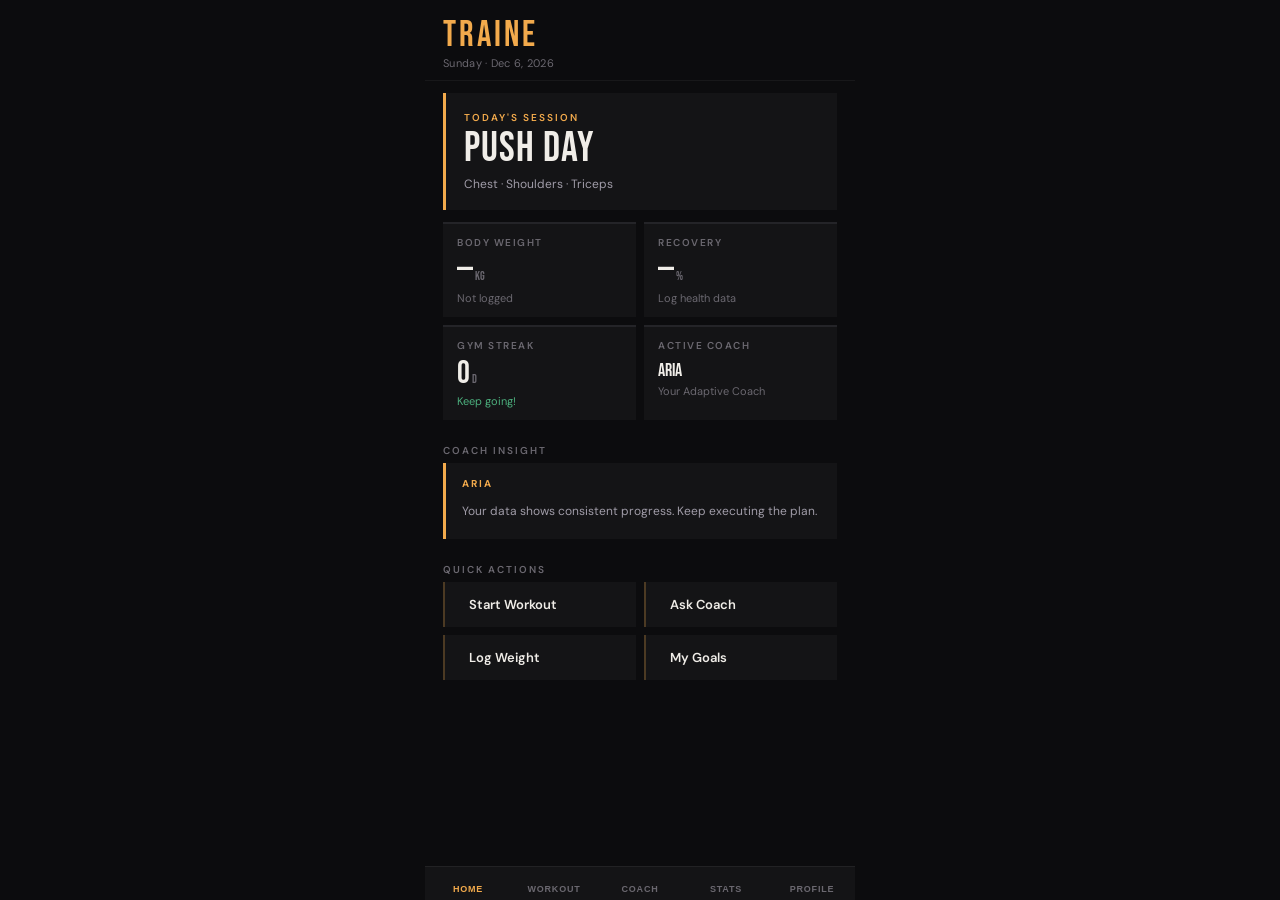
==== index.html @ bc87f2b5 "Add files via upload" ====
<!DOCTYPE html>
<html lang="en">
<head>
<meta charset="UTF-8"/>
<meta name="viewport" content="width=device-width, initial-scale=1.0, maximum-scale=1.0"/>
<title>Traine</title>
<link rel="preconnect" href="https://fonts.googleapis.com">
<link href="https://fonts.googleapis.com/css2?family=Bebas+Neue&family=DM+Sans:wght@400;500;600&display=swap" rel="stylesheet">
<link href="https://cdn.jsdelivr.net/npm/@tabler/icons-webfont@latest/tabler-icons.min.css" rel="stylesheet">
<link rel="stylesheet" href="css/styles.css">
</head>
<body>

<div id="toast" class="toast"></div>

<!-- ===== HOME ===== -->
<div class="page on" id="pg-home">
  <div class="hdr">
    <div>
      <div style="font-family:var(--ff);font-size:36px;color:var(--gold);letter-spacing:3px;line-height:1">TRAINE</div>
      <div class="hdr-sub" id="home-date"></div>
    </div>
    <div style="display:flex;align-items:center;gap:14px;margin-top:6px">
      <i class="ti ti-bell" style="font-size:22px;color:var(--muted);cursor:pointer"></i>
      <i class="ti ti-settings" style="font-size:22px;color:var(--muted);cursor:pointer" onclick="openSettings()"></i>
    </div>
  </div>
  <div class="today-strip">
    <div class="today-day">Today's Session</div>
    <div class="today-focus" id="home-focus">PUSH DAY</div>
    <div class="today-desc" id="home-desc">Chest · Shoulders · Triceps</div>
  </div>
  <div class="stat-grid">
    <div class="scard"><div class="scard-lbl">Body Weight</div><div class="scard-val" id="home-weight">—<span class="scard-unit">kg</span></div><div class="scard-sub" id="home-weight-sub" style="color:var(--muted)">Not logged</div></div>
    <div class="scard"><div class="scard-lbl">Recovery</div><div class="scard-val" id="home-rec">—<span class="scard-unit">%</span></div><div class="scard-sub" id="home-rec-status" style="color:var(--muted)">Log health data</div></div>
    <div class="scard"><div class="scard-lbl">Gym Streak</div><div class="scard-val" id="home-streak">0<span class="scard-unit">d</span></div><div class="scard-sub" style="color:var(--green)" id="home-streak-sub">Keep going!</div></div>
    <div class="scard"><div class="scard-lbl">Active Coach</div><div class="scard-val" id="home-coach-name" style="font-size:18px;padding-top:4px">ARIA</div><div class="scard-sub" id="home-coach-tag" style="color:var(--muted)">Your Adaptive Coach</div></div>
  </div>
  <div class="slbl">Coach Insight</div>
  <div class="insight-box">
    <div class="insight-title" id="insight-coach-name">ARIA</div>
    <div class="insight-item" id="insight-text">Start logging your workouts and I'll give you personalised advice based on your performance data.</div>
  </div>
  <div class="slbl">Quick Actions</div>
  <div class="qa-grid">
    <div class="qa-btn" onclick="goPage('workout')"><i class="ti ti-barbell"></i><span>Start Workout</span></div>
    <div class="qa-btn" onclick="goPage('coach')"><i class="ti ti-robot"></i><span>Ask Coach</span></div>
    <div class="qa-btn" onclick="goPage('stats')"><i class="ti ti-scale"></i><span>Log Weight</span></div>
    <div class="qa-btn" onclick="goPage('profile')"><i class="ti ti-target"></i><span>My Goals</span></div>
  </div>
</div>

<!-- ===== WORKOUT ===== -->
<div class="page" id="pg-workout">

  <!-- ONBOARDING (shown if no plan) -->
  <div id="wo-onboarding">
    <div class="hdr">
      <div><div class="hdr-title">SET UP PLAN</div><div class="hdr-sub">Tell us your goals and preferences</div></div>
    </div>

    <!-- STEP 1: GOAL -->
    <div id="ob-step-1">
      <div class="slbl">What's your main goal?</div>
      <div style="padding:0 18px;display:flex;flex-direction:column;gap:8px">
        <div class="ob-opt" onclick="selectGoal('mass')" id="goal-mass"><i class="ti ti-barbell"></i><div><div class="ob-opt-title">BUILD MASS</div><div class="ob-opt-sub">Maximise muscle size and weight</div></div></div>
        <div class="ob-opt" onclick="selectGoal('strength')" id="goal-strength"><i class="ti ti-trophy"></i><div><div class="ob-opt-title">BUILD STRENGTH</div><div class="ob-opt-sub">Get as strong as possible</div></div></div>
        <div class="ob-opt" onclick="selectGoal('fatloss')" id="goal-fatloss"><i class="ti ti-flame"></i><div><div class="ob-opt-title">FAT LOSS</div><div class="ob-opt-sub">Preserve muscle while losing fat</div></div></div>
        <div class="ob-opt" onclick="selectGoal('recomp')" id="goal-recomp"><i class="ti ti-refresh"></i><div><div class="ob-opt-title">RECOMPOSITION</div><div class="ob-opt-sub">Lose fat and build muscle simultaneously</div></div></div>
        <div class="ob-opt" onclick="selectGoal('maintenance')" id="goal-maintenance"><i class="ti ti-equal"></i><div><div class="ob-opt-title">MAINTENANCE</div><div class="ob-opt-sub">Hold your current physique and strength</div></div></div>
        <div class="ob-opt" onclick="selectGoal('endurance')" id="goal-endurance"><i class="ti ti-run"></i><div><div class="ob-opt-title">ENDURANCE</div><div class="ob-opt-sub">Higher reps, conditioning, work capacity</div></div></div>
      </div>
      <div style="padding:18px">
        <div class="slbl" style="padding:0 0 6px">Days per week you can train</div>
        <div id="days-suggestion" style="background:var(--bg2);border-left:2px solid var(--gold);padding:10px 14px;margin-bottom:12px;font-size:12px;color:var(--muted2);line-height:1.6;display:none"></div>
        <div style="display:flex;gap:8px;margin-bottom:10px">
          <div class="day-num-btn" onclick="selectDays(3)" id="days-3">3</div>
          <div class="day-num-btn" onclick="selectDays(4)" id="days-4">4</div>
          <div class="day-num-btn" onclick="selectDays(5)" id="days-5">5</div>
          <div class="day-num-btn" onclick="selectDays(6)" id="days-6">6</div>
        </div>
        <div id="days-confirm-box" style="display:none;background:var(--bg3);padding:12px 14px;border:1px solid rgba(255,255,255,0.07)">
          <div style="font-size:13px;color:var(--text);margin-bottom:10px" id="days-confirm-msg"></div>
          <div style="display:flex;gap:8px">
            <button onclick="confirmDays(true)" style="flex:1;background:var(--gold);border:none;padding:10px;font-family:var(--ff);font-size:16px;font-weight:700;color:var(--bg);cursor:pointer">YES, WORKS FOR ME</button>
            <button onclick="confirmDays(false)" style="flex:1;background:var(--bg2);border:1px solid rgba(255,255,255,0.1);padding:10px;font-family:var(--ff);font-size:14px;color:var(--muted2);cursor:pointer">No, let me adjust</button>
          </div>
        </div>
      </div>
      <div style="padding:0 18px 18px">
        <div class="slbl" style="padding:0 0 10px">Equipment available</div>
        <div style="display:flex;gap:8px;flex-wrap:wrap">
          <div class="eq-btn on" onclick="toggleEquip(this,'full')" data-eq="full">Full Gym</div>
          <div class="eq-btn" onclick="toggleEquip(this,'dumbbells')" data-eq="dumbbells">Dumbbells Only</div>
          <div class="eq-btn" onclick="toggleEquip(this,'home')" data-eq="home">Home / Bodyweight</div>
        </div>
      </div>
      <div style="padding:0 18px 20px;display:flex;justify-content:flex-end">
        <button class="btn-gold" onclick="goToPrefs()" id="next-to-prefs" disabled style="opacity:.4">NEXT: EXERCISES</button>
      </div>
    </div>

    <!-- STEP 2: EXERCISE PREFERENCES -->
    <div id="ob-step-2" style="display:none">
      <div style="padding:14px 18px;border-bottom:1px solid rgba(255,255,255,0.05);display:flex;align-items:center;justify-content:space-between">
        <div>
          <div style="font-family:var(--ff);font-size:22px;color:var(--text);letter-spacing:1px">EXERCISES</div>
          <div style="font-size:11px;color:var(--muted);margin-top:2px">Select what you like — coach builds your plan</div>
        </div>
        <button class="btn-gold" onclick="generatePlan()" style="font-size:16px;padding:9px 16px">BUILD PLAN</button>
      </div>
      <div style="display:flex;gap:6px;padding:10px 18px;border-bottom:1px solid rgba(255,255,255,0.05)">
        <div style="display:flex;align-items:center;gap:4px;font-size:11px;font-weight:600;color:var(--green)"><div style="width:10px;height:10px;background:var(--green)"></div>Like</div>
        <div style="display:flex;align-items:center;gap:4px;font-size:11px;font-weight:600;color:var(--red);margin-left:10px"><div style="width:10px;height:10px;background:var(--red)"></div>Dislike</div>
        <div style="display:flex;align-items:center;gap:4px;font-size:11px;font-weight:600;color:var(--muted);margin-left:10px"><div style="width:10px;height:10px;background:var(--muted)"></div>Can't do</div>
        <div style="font-size:11px;color:var(--muted2);margin-left:auto">Tap to cycle</div>
      </div>
      <div id="pref-list" style="padding-bottom:20px"></div>
    </div>
  </div>

  <!-- ACTIVE WORKOUT (shown when plan exists) -->
  <div id="wo-active" style="display:none">
    <div class="hdr">
      <div>
        <div class="hdr-title" id="wo-session-name">PUSH DAY</div>
        <div class="hdr-sub" id="wo-day-label">Today's session</div>
      </div>
      <div style="display:flex;gap:12px;margin-top:4px">
        <i class="ti ti-plus" style="font-size:22px;color:var(--gold);cursor:pointer" onclick="openPicker()"></i>
        <i class="ti ti-settings" style="font-size:22px;color:var(--muted);cursor:pointer" onclick="resetPlan()"></i>
      </div>
    </div>
    <div class="day-row" id="day-row"></div>
    <div id="ex-container"></div>
    <button class="add-ex-btn" onclick="openPicker()"><i class="ti ti-plus"></i> Add Exercise</button>
    <button class="finish-btn" onclick="finishWorkout()">FINISH WORKOUT</button>
    <div class="picker-overlay" id="ex-picker">
      <div style="display:flex;align-items:center;justify-content:space-between;margin-bottom:12px">
        <div style="font-family:var(--ff);font-size:20px;color:var(--text);letter-spacing:.5px">ADD EXERCISE</div>
        <button style="background:none;border:none;color:var(--muted);font-size:22px;cursor:pointer;padding:0" onclick="closePicker()"><i class="ti ti-x"></i></button>
      </div>
      <input class="picker-search" placeholder="Search exercises..." id="ex-search" oninput="filterExercises()" autocomplete="off"/>
      <div class="picker-cats">
        <div class="pcat on" onclick="filterCat(this,'all')">All</div>
        <div class="pcat" onclick="filterCat(this,'chest')">Chest</div>
        <div class="pcat" onclick="filterCat(this,'back')">Back</div>
        <div class="pcat" onclick="filterCat(this,'legs')">Legs</div>
        <div class="pcat" onclick="filterCat(this,'shoulders')">Shoulders</div>
        <div class="pcat" onclick="filterCat(this,'arms')">Arms</div>
        <div class="pcat" onclick="filterCat(this,'core')">Core</div>
      </div>
      <div class="ex-list" id="ex-list"></div>
      <button style="background:none;border:1px solid rgba(255,255,255,0.1);padding:12px;color:var(--muted);font-size:13px;cursor:pointer;width:100%;margin-top:10px;font-family:var(--fb);border-radius:0" onclick="closePicker()">Cancel</button>
    </div>
  </div>
</div>

<!-- ===== COACH ===== -->
<div class="page" id="pg-coach">
  <div id="coach-list-view">
    <div class="hdr">
      <div><div class="hdr-title">COACHES</div><div class="hdr-sub">Your coach reads your data and tells you what to do</div></div>
    </div>
    <div class="slbl">Today's Directive from <span id="directive-coach-lbl">ARIA</span></div>
    <div id="directive-board" style="margin:0 18px 14px"></div>
    <div class="slbl">Ask Your Coach</div>
    <div style="padding:0 18px 4px;font-size:11px;color:var(--muted2);margin-bottom:6px">Your coach reads your actual workout data, recovery, and PRs to answer.</div>
    <div style="display:flex;gap:8px;padding:0 18px 10px">
      <input class="chat-in" id="coach-query-input" placeholder="e.g. how was my last bench? what should I do today?" onkeydown="if(event.key==='Enter')submitCoachQuery()" autocomplete="off"/>
      <button class="chat-send" onclick="submitCoachQuery()" aria-label="Ask"><i class="ti ti-send"></i></button>
    </div>
    <div id="coach-query-result" style="margin:0 18px 14px;display:none"></div>
    <div class="slbl">Choose Your Coach</div>
    <div class="coach-list-wrap" id="coach-list"></div>
  </div>
  <div id="coach-detail-view" style="display:none;padding-bottom:20px">
    <button class="cdetail-back" onclick="closeCoachDetail()"><i class="ti ti-arrow-left" style="font-size:16px"></i> All Coaches</button>
    <div id="cdetail-content"></div>
  </div>
</div>

<!-- ===== STATS ===== -->
<div class="page" id="pg-stats">
  <div class="hdr">
    <div><div class="hdr-title">BODY STATS</div><div class="hdr-sub">Full body composition & symmetry</div></div>
  </div>
  <div class="tab-bar">
    <button class="tbt on" onclick="switchStatsTab('overview')">Overview</button>
    <button class="tbt" onclick="switchStatsTab('measure')">Measure</button>
    <button class="tbt" onclick="switchStatsTab('fat')">Body Fat</button>
    <button class="tbt" onclick="switchStatsTab('symmetry')">Symmetry</button>
    <button class="tbt" onclick="switchStatsTab('trends')">Trends</button>
    <button class="tbt" onclick="switchStatsTab('strength')">Strength</button>
  </div>
  <!-- OVERVIEW -->
  <div class="panel on" id="pan-overview">
    <div style="padding:10px 18px 4px;font-size:11px;color:var(--muted2)">💡 Tip: Switch between metric (cm/kg) and imperial (in/lbs) in the <strong style="color:var(--gold)">Profile tab</strong> under Unit System.</div>
    <div class="slbl">Profile</div>
    <div style="padding:0 18px 12px">
      <div class="inp-row"><span class="inp-lbl">Gender</span><select class="sel" id="prof-gender" onchange="updateGender()"><option value="m">Male</option><option value="f">Female</option></select></div>
      <div class="inp-row"><span class="inp-lbl">Age</span><input class="inp" id="prof-age" type="number" inputmode="numeric" placeholder="23"/></div>
      <div class="inp-row"><span class="inp-lbl">Height (cm)</span><input class="inp" id="prof-height" type="number" inputmode="decimal" placeholder="180"/></div>
      <div class="inp-row"><span class="inp-lbl">Weight (kg)</span><input class="inp" id="prof-weight" type="number" inputmode="decimal" step="0.1" placeholder="87.4"/></div>
      <div class="inp-row"><span class="inp-lbl">Body Fat (%)</span><input class="inp" id="prof-bf" type="number" inputmode="decimal" step="0.1" placeholder="Use Body Fat tab"/></div>
      <div style="display:flex;justify-content:flex-end;margin-top:6px"><button class="btn-gold" onclick="calcOverview()">CALCULATE</button></div>
    </div>
    <div class="slbl">Composition</div>
    <div class="metric-grid">
      <div class="mc"><div class="mc-lbl">Body Weight</div><div class="mc-val" id="ov-weight">—<span class="mc-unit">kg</span></div></div>
      <div class="mc"><div class="mc-lbl">Body Fat</div><div class="mc-val" id="ov-bf">—<span class="mc-unit">%</span></div></div>
      <div class="mc"><div class="mc-lbl">Fat Mass</div><div class="mc-val" id="ov-fatmass">—<span class="mc-unit">kg</span></div></div>
      <div class="mc"><div class="mc-lbl">Lean Mass</div><div class="mc-val" id="ov-leanmass">—<span class="mc-unit">kg</span></div></div>
      <div class="mc"><div class="mc-lbl">BMI</div><div class="mc-val" id="ov-bmi">—</div><div class="mc-sub" id="ov-bmi-lbl" style="color:var(--muted)"></div></div>
      <div class="mc"><div class="mc-lbl">FFMI</div><div class="mc-val" id="ov-ffmi">—</div><div class="mc-sub" id="ov-ffmi-lbl" style="color:var(--muted)"></div></div>
    </div>
    <div class="slbl">Log Weight</div>
    <div style="padding:0 18px 12px;margin-top:8px">
      <div class="inp-row"><span class="inp-lbl" id="log-weight-lbl">Today's Weight</span><input class="inp" id="log-weight" type="number" inputmode="decimal" step="0.1" placeholder="87.4"/><button class="btn-gold" style="padding:9px 16px;font-size:16px" onclick="logWeight()">LOG</button></div>
      <div style="background:var(--bg2);padding:12px 14px;margin-top:4px">
        <div style="display:flex;justify-content:space-between;align-items:center;margin-bottom:10px">
          <div style="font-size:10px;font-weight:700;letter-spacing:1.5px;color:var(--muted);text-transform:uppercase" id="progress-label">Goal Progress</div>
          <div style="display:flex;gap:6px">
            <button onclick="autoSetTarget()" style="background:none;border:1px solid rgba(255,255,255,0.1);padding:3px 10px;font-size:10px;font-weight:600;color:var(--muted2);cursor:pointer;font-family:var(--fb)">Auto-Set</button>
            <button onclick="openGoalTargetModal()" style="background:none;border:1px solid var(--gold-bdr);padding:3px 10px;font-size:10px;font-weight:600;color:var(--gold);cursor:pointer;font-family:var(--fb)">Set Target</button>
          </div>
        </div>
        <!-- Weight bar -->
        <div id="prog-weight-section">
          <div style="display:flex;justify-content:space-between;font-size:10px;color:var(--muted);font-weight:600;margin-bottom:4px">
            <span id="bulk-start-lbl">—</span>
            <span style="color:var(--muted2)">WEIGHT</span>
            <span id="bulk-goal-lbl">—</span>
          </div>
          <div class="prog-bar"><div class="prog-fill" id="bulk-prog" style="width:0%"></div></div>
          <div style="text-align:center;font-size:10px;color:var(--muted);margin-top:3px">Now: <span id="bulk-now-lbl">—</span></div>
        </div>
        <!-- BF% bar -->
        <div id="prog-bf-section" style="margin-top:10px">
          <div style="display:flex;justify-content:space-between;font-size:10px;color:var(--muted);font-weight:600;margin-bottom:4px">
            <span id="bf-start-lbl">—</span>
            <span style="color:var(--muted2)">BODY FAT %</span>
            <span id="bf-goal-lbl">—</span>
          </div>
          <div class="prog-bar"><div class="prog-fill" id="bf-prog" style="width:0%;background:var(--orange)"></div></div>
          <div style="text-align:center;font-size:10px;color:var(--muted);margin-top:3px">Now: <span id="bf-now-lbl">—</span></div>
        </div>
        <div id="progress-no-target" style="font-size:11px;color:var(--muted);margin-top:8px;display:none">Tap <strong style="color:var(--gold)">Set Target</strong> to define your goal weight and body fat targets.</div>
      </div>
    </div>
  </div>
  <!-- MEASUREMENTS -->
  <div class="panel" id="pan-measure">
    <div class="slbl">Upper Body</div>
    <div style="padding:0 18px 8px;font-size:11px;color:var(--muted2)">💡 Tip: You can switch between metric (cm/kg) and imperial (in/lbs) in the <strong style="color:var(--gold)">Profile tab</strong> under Unit System.</div>
    <div style="padding:0 18px 4px">
      <div class="inp-row"><span class="inp-lbl" data-m="Neck">Neck (cm)</span><input class="inp" id="m-neck" type="number" inputmode="decimal" step="0.1" placeholder="38"/></div>
      <div class="inp-row"><span class="inp-lbl" data-m="Shoulders">Shoulders (cm)</span><input class="inp" id="m-shoulders" type="number" inputmode="decimal" step="0.1" placeholder="120"/></div>
      <div class="inp-row"><span class="inp-lbl" data-m="Upper Chest">Upper Chest (cm)</span><input class="inp" id="m-upperchest" type="number" inputmode="decimal" step="0.1" placeholder="100"/></div>
      <div class="inp-row"><span class="inp-lbl" data-m="Chest">Chest (cm)</span><input class="inp" id="m-chest" type="number" inputmode="decimal" step="0.1" placeholder="104"/></div>
    </div>
    <div class="slbl">Arms</div>
    <div style="padding:0 18px 4px">
      <div class="inp-row"><span class="inp-lbl">L Bicep relaxed</span><input class="inp-sm" id="m-lbicep-r" type="number" inputmode="decimal" step="0.1" placeholder="38"/></div>
      <div class="inp-row"><span class="inp-lbl">L Bicep flexed</span><input class="inp-sm" id="m-lbicep-f" type="number" inputmode="decimal" step="0.1" placeholder="40"/></div>
      <div class="inp-row"><span class="inp-lbl">R Bicep relaxed</span><input class="inp-sm" id="m-rbicep-r" type="number" inputmode="decimal" step="0.1" placeholder="38"/></div>
      <div class="inp-row"><span class="inp-lbl">R Bicep flexed</span><input class="inp-sm" id="m-rbicep-f" type="number" inputmode="decimal" step="0.1" placeholder="40.5"/></div>
      <div class="inp-row"><span class="inp-lbl" data-m="L Forearm">L Forearm (cm)</span><input class="inp-sm" id="m-lforearm" type="number" inputmode="decimal" step="0.1" placeholder="30"/></div>
      <div class="inp-row"><span class="inp-lbl" data-m="R Forearm">R Forearm (cm)</span><input class="inp-sm" id="m-rforearm" type="number" inputmode="decimal" step="0.1" placeholder="30.5"/></div>
      <div class="inp-row"><span class="inp-lbl" data-m="L Wrist">L Wrist (cm)</span><input class="inp-sm" id="m-lwrist" type="number" inputmode="decimal" step="0.1" placeholder="17"/></div>
      <div class="inp-row"><span class="inp-lbl" data-m="R Wrist">R Wrist (cm)</span><input class="inp-sm" id="m-rwrist" type="number" inputmode="decimal" step="0.1" placeholder="17"/></div>
    </div>
    <div class="slbl">Core</div>
    <div style="padding:0 18px 4px">
      <div class="inp-row"><span class="inp-lbl" data-m="Waist">Waist (cm)</span><input class="inp" id="m-waist" type="number" inputmode="decimal" step="0.1" placeholder="82"/></div>
      <div class="inp-row"><span class="inp-lbl" data-m="Navel">Navel (cm)</span><input class="inp" id="m-navel" type="number" inputmode="decimal" step="0.1" placeholder="85"/></div>
      <div class="inp-row"><span class="inp-lbl" data-m="Hips">Hips (cm)</span><input class="inp" id="m-hips" type="number" inputmode="decimal" step="0.1" placeholder="95"/></div>
    </div>
    <div class="slbl">Legs</div>
    <div style="padding:0 18px 4px">
      <div class="inp-row"><span class="inp-lbl" data-m="L Quad">L Quad (cm)</span><input class="inp-sm" id="m-lquad" type="number" inputmode="decimal" step="0.1" placeholder="62"/></div>
      <div class="inp-row"><span class="inp-lbl" data-m="R Quad">R Quad (cm)</span><input class="inp-sm" id="m-rquad" type="number" inputmode="decimal" step="0.1" placeholder="62.5"/></div>
      <div class="inp-row"><span class="inp-lbl" data-m="L Hamstring">L Hamstring (cm)</span><input class="inp-sm" id="m-lham" type="number" inputmode="decimal" step="0.1" placeholder="48"/></div>
      <div class="inp-row"><span class="inp-lbl" data-m="R Hamstring">R Hamstring (cm)</span><input class="inp-sm" id="m-rham" type="number" inputmode="decimal" step="0.1" placeholder="48"/></div>
      <div class="inp-row"><span class="inp-lbl" data-m="L Calf">L Calf (cm)</span><input class="inp-sm" id="m-lcalf" type="number" inputmode="decimal" step="0.1" placeholder="38"/></div>
      <div class="inp-row"><span class="inp-lbl" data-m="R Calf">R Calf (cm)</span><input class="inp-sm" id="m-rcalf" type="number" inputmode="decimal" step="0.1" placeholder="38.5"/></div>
    </div>
    <div style="padding:0 18px 12px;display:flex;justify-content:flex-end"><button class="btn-gold" onclick="saveMeasurements()">SAVE ALL</button></div>
    <div class="slbl">Saved Measurements</div>
    <div class="metric-grid">
      <div class="mc"><div class="mc-lbl">Chest</div><div class="mc-val" id="disp-chest">—<span class="mc-unit">cm</span></div></div>
      <div class="mc"><div class="mc-lbl">Waist</div><div class="mc-val" id="disp-waist">—<span class="mc-unit">cm</span></div></div>
      <div class="mc"><div class="mc-lbl">Hips</div><div class="mc-val" id="disp-hips">—<span class="mc-unit">cm</span></div></div>
      <div class="mc"><div class="mc-lbl">Shoulders</div><div class="mc-val" id="disp-shoulders">—<span class="mc-unit">cm</span></div></div>
      <div class="mc"><div class="mc-lbl">L Bicep (f)</div><div class="mc-val" id="disp-lbicep">—<span class="mc-unit">cm</span></div></div>
      <div class="mc"><div class="mc-lbl">R Bicep (f)</div><div class="mc-val" id="disp-rbicep">—<span class="mc-unit">cm</span></div></div>
      <div class="mc"><div class="mc-lbl">L Quad</div><div class="mc-val" id="disp-lquad">—<span class="mc-unit">cm</span></div></div>
      <div class="mc"><div class="mc-lbl">R Quad</div><div class="mc-val" id="disp-rquad">—<span class="mc-unit">cm</span></div></div>
      <div class="mc"><div class="mc-lbl">L Calf</div><div class="mc-val" id="disp-lcalf">—<span class="mc-unit">cm</span></div></div>
      <div class="mc"><div class="mc-lbl">R Calf</div><div class="mc-val" id="disp-rcalf">—<span class="mc-unit">cm</span></div></div>
    </div>
  </div>
  <!-- BODY FAT -->
  <div class="panel" id="pan-fat">
    <div class="slbl">Measurement Method</div>
    <div style="display:flex;gap:8px;padding:0 18px 12px">
      <div class="cm-btn on" id="method-caliper" onclick="setFatMethod('caliper')" style="flex:1"><span>Caliper</span><small>3 or 7 site</small></div>
      <div class="cm-btn" id="method-navy" onclick="setFatMethod('navy')" style="flex:1"><span>Navy Tape</span><small>tape measure only</small></div>
    </div>
    <!-- NAVY METHOD -->
    <div id="navy-method" style="display:none">
      <div style="padding:0 18px 10px;font-size:12px;color:var(--muted2);line-height:1.6">Uses only a tape measure. Measure neck, waist, and (for women) hips in cm at their widest/narrowest points.</div>
      <div id="navy-male-fields">
        <div class="site-row"><span class="site-lbl">Neck circumference (cm)</span><input class="inp-sm" id="navy-neck" type="number" inputmode="decimal" step="0.5" placeholder="38"/></div>
        <div class="site-row"><span class="site-lbl">Waist circumference (cm)</span><input class="inp-sm" id="navy-waist" type="number" inputmode="decimal" step="0.5" placeholder="82"/></div>
        <div class="site-row"><span class="site-lbl">Height (cm)</span><input class="inp-sm" id="navy-height" type="number" inputmode="decimal" step="0.5" placeholder="180"/></div>
      </div>
      <div id="navy-female-fields" style="display:none">
        <div class="site-row"><span class="site-lbl">Neck (cm)</span><input class="inp-sm" id="navy-neck-f" type="number" inputmode="decimal" step="0.5" placeholder="33"/></div>
        <div class="site-row"><span class="site-lbl">Waist (cm)</span><input class="inp-sm" id="navy-waist-f" type="number" inputmode="decimal" step="0.5" placeholder="70"/></div>
        <div class="site-row"><span class="site-lbl">Hips (cm)</span><input class="inp-sm" id="navy-hips-f" type="number" inputmode="decimal" step="0.5" placeholder="95"/></div>
        <div class="site-row"><span class="site-lbl">Height (cm)</span><input class="inp-sm" id="navy-height-f" type="number" inputmode="decimal" step="0.5" placeholder="165"/></div>
      </div>
      <div style="padding:12px 18px;display:flex;justify-content:flex-end"><button class="btn-gold" onclick="calcNavyFat()">CALCULATE</button></div>
    </div>
    <!-- CALIPER METHOD -->
    <div id="caliper-method">
    <div class="slbl">Caliper Method</div>
    <div class="calliper-method">
      <div class="cm-btn on" id="cm-3" onclick="setCaliper(3)"><span>3-Point</span><small>Jackson-Pollock</small></div>
      <div class="cm-btn" id="cm-7" onclick="setCaliper(7)"><span>7-Point</span><small>Jackson-Pollock</small></div>
    </div>
    <div style="padding:0 18px 10px;font-size:12px;color:var(--muted2);line-height:1.6">Measure each skinfold in millimetres (mm) with the caliper. Take 2-3 readings per site and use the average. Always measure the same side of the body.</div>
    <div id="sites-3">
      <div class="slbl" style="padding-top:8px">Male Sites</div>
      <div id="sites-3-male">
        <div class="site-row"><span class="site-lbl">Chest (mm)</span><input class="inp-sm" id="c3m-chest" type="number" inputmode="decimal" step="0.5" placeholder="8"/></div>
        <div class="site-row"><span class="site-lbl">Abdomen (mm)</span><input class="inp-sm" id="c3m-abdomen" type="number" inputmode="decimal" step="0.5" placeholder="16"/></div>
        <div class="site-row"><span class="site-lbl">Thigh (mm)</span><input class="inp-sm" id="c3m-thigh" type="number" inputmode="decimal" step="0.5" placeholder="12"/></div>
      </div>
      <div id="sites-3-female" style="display:none">
        <div class="site-row"><span class="site-lbl">Tricep (mm)</span><input class="inp-sm" id="c3f-tricep" type="number" inputmode="decimal" step="0.5" placeholder="15"/></div>
        <div class="site-row"><span class="site-lbl">Suprailiac (mm)</span><input class="inp-sm" id="c3f-supra" type="number" inputmode="decimal" step="0.5" placeholder="18"/></div>
        <div class="site-row"><span class="site-lbl">Thigh (mm)</span><input class="inp-sm" id="c3f-thigh" type="number" inputmode="decimal" step="0.5" placeholder="20"/></div>
      </div>
    </div>
    <div id="sites-7" style="display:none">
      <div class="slbl" style="padding-top:8px">7 Sites</div>
      <div class="site-row"><span class="site-lbl">Chest (mm)</span><input class="inp-sm" id="c7-chest" type="number" inputmode="decimal" step="0.5" placeholder="8"/></div>
      <div class="site-row"><span class="site-lbl">Midaxillary (mm)</span><input class="inp-sm" id="c7-mid" type="number" inputmode="decimal" step="0.5" placeholder="10"/></div>
      <div class="site-row"><span class="site-lbl">Tricep (mm)</span><input class="inp-sm" id="c7-tricep" type="number" inputmode="decimal" step="0.5" placeholder="12"/></div>
      <div class="site-row"><span class="site-lbl">Subscapular (mm)</span><input class="inp-sm" id="c7-sub" type="number" inputmode="decimal" step="0.5" placeholder="11"/></div>
      <div class="site-row"><span class="site-lbl">Abdomen (mm)</span><input class="inp-sm" id="c7-abdomen" type="number" inputmode="decimal" step="0.5" placeholder="16"/></div>
      <div class="site-row"><span class="site-lbl">Suprailiac (mm)</span><input class="inp-sm" id="c7-supra" type="number" inputmode="decimal" step="0.5" placeholder="10"/></div>
      <div class="site-row"><span class="site-lbl">Thigh (mm)</span><input class="inp-sm" id="c7-thigh" type="number" inputmode="decimal" step="0.5" placeholder="12"/></div>
    </div>
    <div style="padding:12px 18px">
      <div class="inp-row"><span class="inp-lbl">Age</span><input class="inp" id="fat-age" type="number" inputmode="numeric" placeholder="23"/></div>
      <div style="display:flex;justify-content:flex-end;margin-top:6px"><button class="btn-gold" onclick="calcFat()">CALCULATE</button></div>
    </div>
    <div class="slbl">Results</div>
    <div class="metric-grid">
      <div class="mc"><div class="mc-lbl">Body Fat</div><div class="mc-val" id="fat-pct">—<span class="mc-unit">%</span></div></div>
      <div class="mc"><div class="mc-lbl">Category</div><div class="mc-val" id="fat-cat" style="font-size:16px;padding-top:4px">—</div></div>
      <div class="mc"><div class="mc-lbl">Fat Mass</div><div class="mc-val" id="fat-mass">—<span class="mc-unit">kg</span></div></div>
      <div class="mc"><div class="mc-lbl">Lean Mass</div><div class="mc-val" id="fat-lean">—<span class="mc-unit">kg</span></div></div>
      <div class="mc"><div class="mc-lbl">FFMI</div><div class="mc-val" id="fat-ffmi">—</div><div class="mc-sub" id="fat-ffmi-lbl" style="color:var(--muted)"></div></div>
      <div class="mc"><div class="mc-lbl">Natural Ceiling</div><div class="mc-val" style="font-size:16px;padding-top:4px">~25</div><div class="mc-sub" style="color:var(--muted)">FFMI limit</div></div>
    </div>
    <div id="fat-insight" style="display:none" class="insight-box">
      <div class="insight-title">Body Composition Analysis</div>
      <div id="fat-insight-text"></div>
    </div>
    </div><!-- /caliper-method -->
  </div>
  <!-- SYMMETRY -->
  <div class="panel" id="pan-symmetry">
    <!-- OVERALL SCORE -->
    <div class="score-ring">
      <div class="score-circle">
        <svg width="120" height="120" viewBox="0 0 120 120">
          <circle cx="60" cy="60" r="52" fill="none" stroke="#1c1c1f" stroke-width="8"/>
          <circle cx="60" cy="60" r="52" fill="none" stroke="#F2AA4C" stroke-width="8" stroke-dasharray="326.7" id="sym-ring-fill" stroke-dashoffset="326.7" stroke-linecap="butt"/>
        </svg>
        <div class="score-inner">
          <div class="score-num" id="sym-score">—</div>
          <div class="score-lbl-sm">Aesthetic</div>
        </div>
      </div>
      <div class="score-status" id="sym-status" style="color:var(--muted)">Enter measurements first</div>
      <div class="score-desc" id="sym-desc">Go to Measure tab and fill in your measurements, then come back here.</div>
    </div>

    <!-- TIER BADGE -->
    <div id="sym-tier" style="display:none;text-align:center;padding:0 18px 16px">
      <div id="sym-tier-badge" style="display:inline-block;padding:8px 24px;font-family:var(--ff);font-size:18px;letter-spacing:2px"></div>
      <div id="sym-tier-desc" style="font-size:12px;color:var(--muted2);margin-top:8px;line-height:1.6"></div>
    </div>

    <!-- PROPORTION BREAKDOWN -->
    <div class="slbl">Proportion Analysis</div>
    <div id="sym-ratios" style="padding:0 18px 10px">
      <div style="font-size:13px;color:var(--muted);padding:10px 0">Enter your measurements in the Measure tab to see your aesthetic score.</div>
    </div>

    <!-- WHAT TO IMPROVE -->
    <div id="sym-improve-wrap" style="display:none">
      <div class="slbl">Priority Improvements</div>
      <div id="sym-improve" style="padding:0 18px 10px"></div>
    </div>

    <!-- IDEAL TARGETS -->
    <div id="sym-targets-wrap" style="display:none">
      <div class="slbl">Your Ideal Measurements</div>
      <div style="padding:0 18px 4px;font-size:11px;color:var(--muted2);margin-bottom:8px">Based on golden ratio proportions for your frame. These are targets, not requirements.</div>
      <div id="sym-targets" style="padding:0 18px 12px"></div>
    </div>

    <div style="padding:0 18px 16px;display:flex;justify-content:flex-end">
      <button class="btn-gold" onclick="calcSymmetry()">ANALYSE PHYSIQUE</button>
    </div>
  </div>

  <!-- TRENDS -->
  <div class="panel" id="pan-trends">
    <div class="slbl">Body Weight</div>
    <div id="chart-weight" style="padding:0 18px 12px"></div>
    <div class="slbl">Body Fat %</div>
    <div id="chart-bf" style="padding:0 18px 12px"></div>
    <div class="slbl">Recovery Score</div>
    <div id="chart-rec" style="padding:0 18px 12px"></div>
    <div class="slbl">Measurement Trend</div>
    <div style="padding:0 18px 8px">
      <select class="sel" id="measure-trend-sel" onchange="renderMeasureTrend()">
        <option value="chest">Chest</option><option value="waist">Waist</option>
        <option value="lbicep-f">L Bicep (flexed)</option><option value="rbicep-f">R Bicep (flexed)</option>
        <option value="lquad">L Quad</option><option value="rquad">R Quad</option>
        <option value="shoulders">Shoulders</option><option value="hips">Hips</option>
      </select>
    </div>
    <div id="chart-measure" style="padding:0 18px 16px"></div>
  </div>

  <!-- STRENGTH -->
  <div class="panel" id="pan-strength">
    <div id="deload-alert" style="display:none;margin:12px 18px 0"></div>
    <div class="slbl">Personal Records (estimated 1RM)</div>
    <div id="pr-list" style="padding:0 18px 12px"></div>
    <div class="slbl">Strength Progression</div>
    <div style="padding:0 18px 8px">
      <select class="sel" id="strength-ex-sel" onchange="renderStrengthChart()"></select>
    </div>
    <div id="chart-strength" style="padding:0 18px 16px"></div>
    <div class="slbl">Weak Point Detection</div>
    <div id="weak-point-list" style="padding:0 18px 12px"></div>
    <div class="slbl">1RM Calculator</div>
    <div style="padding:0 18px 16px">
      <div class="inp-row"><span class="inp-lbl">Weight (kg)</span><input class="inp" id="orm-weight" type="number" inputmode="decimal" placeholder="100"/></div>
      <div class="inp-row"><span class="inp-lbl">Reps</span><input class="inp" id="orm-reps" type="number" inputmode="numeric" placeholder="5"/></div>
      <div style="display:flex;justify-content:flex-end"><button class="btn-gold" onclick="calcORM()">ESTIMATE 1RM</button></div>
      <div id="orm-result" style="margin-top:10px"></div>
    </div>
  </div>
</div>

<!-- ===== PROFILE ===== -->
<div class="page" id="pg-profile">
  <!-- PROFILE SETUP — inline, no modal needed -->
  <div style="background:var(--bg2);border-bottom:1px solid rgba(255,255,255,0.06);padding:18px">
    <div style="display:flex;align-items:center;gap:16px;margin-bottom:16px">
      <!-- Avatar with tap-to-change photo -->
      <div style="position:relative;flex-shrink:0">
        <div style="font-size:9px;color:var(--gold);letter-spacing:1px;text-align:center;margin-bottom:4px;cursor:pointer" onclick="document.getElementById('av-upload').click()">TAP TO SET PHOTO</div>
        <div class="p-av" id="p-av" onclick="document.getElementById('av-upload').click()" style="cursor:pointer;position:relative;overflow:hidden;border:2px solid var(--gold)">
          <span id="p-av-letter">?</span>
          <img id="p-av-img" src="" alt="" style="display:none;position:absolute;inset:0;width:100%;height:100%;object-fit:cover;border-radius:50%"/>
        </div>
        <div onclick="document.getElementById('av-upload').click()" style="position:absolute;bottom:-2px;right:-2px;width:20px;height:20px;background:var(--gold);border-radius:50%;display:flex;align-items:center;justify-content:center;cursor:pointer">
          <i class="ti ti-camera" style="font-size:11px;color:var(--bg)"></i>
        </div>
        <input type="file" id="av-upload" accept="image/*" style="display:none" onchange="handleAvatarUpload(this)"/>
      </div>
      <div style="flex:1;min-width:0">
        <!-- Inline name edit -->
        <div style="display:flex;align-items:center;gap:8px;margin-bottom:4px">
          <input id="inline-name" class="inp" placeholder="✏ SET YOUR NAME" style="font-family:var(--ff);font-size:20px;padding:10px 14px;border:2px solid var(--gold);background:rgba(201,168,76,0.1);width:100%;color:var(--text);letter-spacing:1px;box-sizing:border-box" onfocus="this.style.background='rgba(201,168,76,0.18)'" onblur="this.style.background='rgba(201,168,76,0.1)';saveInlineName(this)" onkeydown="if(event.key==='Enter')this.blur()"/>
        </div>
        <div class="p-since" id="p-since">Set up your profile</div>
        <div class="p-streak" id="p-streak"><i class="ti ti-flame" style="font-size:14px"></i> 0 Day Streak</div>
      </div>
    </div>

    <!-- Quick stats row -->
    <div style="display:grid;grid-template-columns:repeat(3,1fr);gap:8px;margin-bottom:16px">
      <div style="background:var(--bg3);padding:10px;text-align:center">
        <div style="font-family:var(--ff);font-size:20px;color:var(--text)" id="prof-stat-weight">—</div>
        <div style="font-size:9px;font-weight:600;letter-spacing:1px;text-transform:uppercase;color:var(--muted)">Weight</div>
      </div>
      <div style="background:var(--bg3);padding:10px;text-align:center">
        <div style="font-family:var(--ff);font-size:20px;color:var(--gold)" id="prof-stat-streak">0</div>
        <div style="font-size:9px;font-weight:600;letter-spacing:1px;text-transform:uppercase;color:var(--muted)">Streak</div>
      </div>
      <div style="background:var(--bg3);padding:10px;text-align:center">
        <div style="font-family:var(--ff);font-size:20px;color:var(--green)" id="prof-stat-rec">—</div>
        <div style="font-size:9px;font-weight:600;letter-spacing:1px;text-transform:uppercase;color:var(--muted)">Recovery</div>
      </div>
    </div>

    <!-- Goal selector — always visible, changeable -->
    <div style="font-size:10px;font-weight:700;letter-spacing:2px;text-transform:uppercase;color:var(--muted);margin-bottom:8px">Current Goal</div>
    <div id="profile-goal-selector" style="display:grid;grid-template-columns:repeat(2,1fr);gap:6px"></div>
    <div id="goal-calorie-preview" style="margin-top:10px;display:none;background:var(--bg3);border-left:2px solid var(--gold);padding:10px 12px;font-size:12px;color:var(--muted2);line-height:1.6"></div>

    <!-- Basic stats for nutrition calc -->
    <!-- Unit System -->
    <div style="margin-top:14px;padding-top:14px;border-top:1px solid rgba(255,255,255,0.06)">
      <div style="font-size:10px;font-weight:700;letter-spacing:2px;text-transform:uppercase;color:var(--muted);margin-bottom:10px">Unit System</div>
      <div style="display:flex;gap:8px">
        <div id="unit-metric" onclick="setUnitSystem('metric')" style="flex:1;background:var(--gold-dim);border:1px solid var(--gold);padding:10px;text-align:center;cursor:pointer">
          <div style="font-family:var(--ff);font-size:16px;color:var(--gold)">METRIC</div>
          <div style="font-size:10px;color:var(--muted);margin-top:2px">kg · cm</div>
        </div>
        <div id="unit-imperial" onclick="setUnitSystem('imperial')" style="flex:1;background:var(--bg3);border:1px solid rgba(255,255,255,0.07);padding:10px;text-align:center;cursor:pointer">
          <div style="font-family:var(--ff);font-size:16px;color:var(--muted)">IMPERIAL</div>
          <div style="font-size:10px;color:var(--muted);margin-top:2px">lbs · inches</div>
        </div>
      </div>
      <div style="font-size:11px;color:var(--muted2);margin-top:8px;line-height:1.5">All inputs and displays will switch units. Stored values are always metric internally.</div>
    </div>

    <div style="display:grid;grid-template-columns:1fr 1fr;gap:8px;margin-top:14px">
      <div>
        <div style="font-size:10px;font-weight:600;letter-spacing:1px;text-transform:uppercase;color:var(--muted);margin-bottom:5px">Gender</div>
        <select class="sel" id="prof-gender" onchange="updateGender();updateGoalCalPreview();saveData()">
          <option value="m">Male</option>
          <option value="f">Female</option>
        </select>
      </div>
      <div>
        <div style="font-size:10px;font-weight:600;letter-spacing:1px;text-transform:uppercase;color:var(--muted);margin-bottom:5px">Age</div>
        <input class="inp" id="prof-age" type="number" inputmode="numeric" placeholder="23" onchange="updateGoalCalPreview();saveData()"/>
      </div>
      <div>
        <div style="font-size:10px;font-weight:600;letter-spacing:1px;text-transform:uppercase;color:var(--muted);margin-bottom:5px" id="prof-height-lbl">Height (cm)</div>
        <input class="inp" id="prof-height" type="number" inputmode="decimal" placeholder="180" onchange="updateGoalCalPreview();saveData()"/>
      </div>
      <div>
        <div style="font-size:10px;font-weight:600;letter-spacing:1px;text-transform:uppercase;color:var(--muted);margin-bottom:5px" id="prof-weight-lbl">Weight (kg)</div>
        <input class="inp" id="prof-weight" type="number" inputmode="decimal" step="0.1" placeholder="80" onchange="updateGoalCalPreview();saveData()"/>
      </div>
    </div>
    <div style="margin-top:8px">
      <div style="font-size:10px;font-weight:600;letter-spacing:1px;text-transform:uppercase;color:var(--muted);margin-bottom:5px">Body Fat % <span style="font-weight:400;color:var(--muted)">(optional — use Body Fat tab)</span></div>
      <input class="inp" id="prof-bf" type="number" inputmode="decimal" step="0.1" placeholder="Calculate in Stats → Body Fat" onchange="updateGoalCalPreview();saveData()"/>
    </div>
  </div>
  <div class="slbl">Health Log</div>
  <div class="health-grid">
    <div class="hcard"><div class="hcard-lbl">Sleep</div><div class="hcard-val" id="h-sleep">—<span class="hcard-unit">hrs</span></div></div>
    <div class="hcard"><div class="hcard-lbl">Recovery</div><div class="hcard-val" id="h-rec">—<span class="hcard-unit">%</span></div></div>
    <div class="hcard"><div class="hcard-lbl">RHR</div><div class="hcard-val" id="h-rhr">—<span class="hcard-unit">bpm</span></div><div style="font-size:10px;color:var(--muted);margin-top:4px">Optional — from watch</div></div>
    <div class="hcard"><div class="hcard-lbl">HRV</div><div class="hcard-val" id="h-hrv">—<span class="hcard-unit">ms</span></div><div style="font-size:10px;color:var(--muted);margin-top:4px">Optional — needs chest strap</div></div>
  </div>
  <div style="padding:0 18px 4px;font-size:11px;color:var(--muted2);line-height:1.6;margin-bottom:6px">RHR and HRV are optional. Recovery will be calculated from sleep + energy if not provided. HRV requires a chest strap (e.g. Polar H10) or WHOOP.</div>
  <div style="padding:0 18px 12px">
    <div class="inp-row"><span class="inp-lbl">Sleep (hrs)</span><input class="inp" id="inp-sleep" type="number" inputmode="decimal" step="0.5" placeholder="7.5" onchange="saveData()"/></div>
    <div class="inp-row"><span class="inp-lbl">Energy (1–10)</span><input class="inp" id="inp-energy" type="number" inputmode="numeric" min="1" max="10" placeholder="7" onchange="saveData()"/></div>
    <div class="inp-row"><span class="inp-lbl">RHR (bpm)</span><input class="inp" id="inp-rhr" type="number" inputmode="numeric" placeholder="Optional" onchange="saveData()"/></div>
    <div class="inp-row"><span class="inp-lbl">HRV (ms)</span><input class="inp" id="inp-hrv" type="number" inputmode="numeric" placeholder="Optional" onchange="saveData()"/></div>
    <div style="display:flex;justify-content:flex-end;margin-top:6px"><button class="btn-gold" onclick="calcRecovery()">CALCULATE RECOVERY</button></div>
  </div>
  <div class="slbl">Goals</div>
  <div id="goals-list">
    <div class="goal-item"><div class="g-check" onclick="toggleGoal(this)"></div><span class="g-text">Complete today's workout</span><span class="g-tag d">Daily</span></div>
    <div class="goal-item"><div class="g-check" onclick="toggleGoal(this)"></div><span class="g-text">Hit calorie target</span><span class="g-tag d">Daily</span></div>
    <div class="goal-item"><div class="g-check" onclick="toggleGoal(this)"></div><span class="g-text">Reach body weight goal</span><span class="g-tag m">Monthly</span></div>
  </div>
  <button class="add-goal-btn" onclick="document.getElementById('goal-modal').classList.add('open')"><i class="ti ti-plus"></i> Add Goal</button>

  <!-- NUTRITION -->
  <div class="slbl">Nutrition Targets</div>
  <div id="nutrition-targets" style="padding:0 18px 10px">
    <div style="font-size:12px;color:var(--muted2);margin-bottom:10px;line-height:1.5">Based on your body weight, goal, and training frequency. Set weight and goal in Stats → Overview first.</div>
    <button class="btn-gold" style="width:100%;padding:12px;font-size:18px" onclick="calcNutritionWithDisclaimer()">CALCULATE NUTRITION TARGETS</button>
  </div>
  <div id="nutrition-results" style="display:none;padding:0 18px 12px">
    <div class="metric-grid" style="padding:0 0 10px">
      <div class="mc"><div class="mc-lbl">Calories</div><div class="mc-val" id="n-kcal">—<span class="mc-unit">kcal</span></div></div>
      <div class="mc"><div class="mc-lbl">Protein</div><div class="mc-val" id="n-prot">—<span class="mc-unit">g</span></div></div>
      <div class="mc"><div class="mc-lbl">Carbs</div><div class="mc-val" id="n-carb">—<span class="mc-unit">g</span></div></div>
      <div class="mc"><div class="mc-lbl">Fat</div><div class="mc-val" id="n-fat">—<span class="mc-unit">g</span></div></div>
    </div>
    <div id="nutrition-advice" class="insight-box" style="margin:0 0 10px"></div>
    <div class="slbl" style="padding:8px 0 6px">Log Today's Intake</div>
    <div class="inp-row"><span class="inp-lbl">Calories</span><input class="inp" id="log-kcal" type="number" inputmode="numeric" placeholder="2800"/><button class="btn-gold" style="padding:9px 12px;font-size:14px" onclick="logNutrition()">LOG</button></div>
    <div id="nutrition-log-display" style="margin-top:8px"></div>
  </div>

  <!-- ACHIEVEMENTS -->
  <div class="slbl">Achievements</div>
  <div id="achievements-list" style="padding:0 18px 12px"></div>

  <!-- COMPARISON REPORT -->
  <div class="slbl">Progress Comparison</div>
  <div style="padding:0 18px 12px">
    <div style="font-size:12px;color:var(--muted2);margin-bottom:10px">Compare your stats between two dates.</div>
    <div class="inp-row"><span class="inp-lbl">From</span><input class="inp" id="comp-from" type="date"/></div>
    <div class="inp-row"><span class="inp-lbl">To</span><input class="inp" id="comp-to" type="date"/></div>
    <div style="display:flex;justify-content:flex-end;margin-top:6px"><button class="btn-gold" onclick="runComparison()">COMPARE</button></div>
    <div id="comparison-result" style="margin-top:10px"></div>
  </div>

  <!-- DATA EXPORT -->
  <div class="slbl">Export Data</div>
  <div style="padding:0 18px 20px;display:flex;flex-direction:column;gap:8px">
    <button class="btn-outline" style="width:100%;padding:12px;text-align:left;display:flex;align-items:center;gap:10px" onclick="exportWorkouts()"><i class="ti ti-download" style="font-size:18px;color:var(--gold)"></i> Download Workout History (CSV)</button>
    <button class="btn-outline" style="width:100%;padding:12px;text-align:left;display:flex;align-items:center;gap:10px" onclick="exportMeasurements()"><i class="ti ti-download" style="font-size:18px;color:var(--gold)"></i> Download Measurements (CSV)</button>
    <button class="btn-outline" style="width:100%;padding:12px;text-align:left;display:flex;align-items:center;gap:10px" onclick="exportFullReport()"><i class="ti ti-file-text" style="font-size:18px;color:var(--gold)"></i> Full Progress Report (JSON)</button>
  </div>
</div>

<!-- REST TIMER BAR (permanent, shown/hidden) -->
<div id="rest-timer-bar" style="display:none;position:fixed;bottom:64px;left:50%;transform:translateX(-50%);width:100%;max-width:430px;background:var(--bg2);border-top:2px solid var(--gold);padding:12px 18px;z-index:200;display:none;align-items:center;gap:12px">
  <i class="ti ti-clock" style="font-size:22px;color:var(--gold)"></i>
  <div style="flex:1">
    <div style="font-size:10px;font-weight:600;letter-spacing:1px;text-transform:uppercase;color:var(--muted)" id="rest-ex-label">Rest</div>
    <div style="font-family:var(--ff);font-size:26px;color:var(--text);line-height:1" id="rest-countdown">0:00</div>
  </div>
  <button onclick="addRest(30)" style="background:var(--bg3);border:1px solid var(--gold-bdr);color:var(--gold);padding:8px 10px;font-size:12px;font-weight:600;cursor:pointer;font-family:var(--fb);border-radius:0">+30s</button>
  <button onclick="skipRest()" style="background:var(--gold);border:none;color:var(--bg);padding:8px 12px;font-size:12px;font-weight:700;cursor:pointer;font-family:var(--fb);border-radius:0">SKIP</button>
</div>

<!-- WELCOME MODAL (first launch) -->
<div class="modal-bg" id="welcome-modal">
  <div class="modal">
    <div style="text-align:center;padding:10px 0 20px">
      <div style="font-family:var(--ff);font-size:48px;color:var(--gold);letter-spacing:4px;line-height:1">TRAINE</div>
      <div style="font-size:13px;color:var(--muted2);margin-top:8px">Your adaptive AI coaching app</div>
    </div>
    <div style="background:var(--bg3);padding:16px;margin-bottom:10px">
      <div style="font-size:13px;color:var(--text);font-weight:600;margin-bottom:6px">Let's get you set up in 2 minutes:</div>
      <div style="font-size:12px;color:var(--muted2);line-height:1.8">
        <div>1️⃣ &nbsp;Pick your goal and how many days you train</div>
        <div>2️⃣ &nbsp;Choose which exercises you like</div>
        <div>3️⃣ &nbsp;Your coach builds a personalised plan</div>
        <div>4️⃣ &nbsp;Log your sets — the app tracks everything</div>
      </div>
    </div>
    <div style="font-size:11px;color:var(--muted);text-align:center;margin-bottom:16px">Your coach reads your recovery, performance, and progress to tell you exactly what to do each day.</div>
    <button class="modal-ok" style="width:100%;font-size:20px;padding:14px" onclick="startOnboarding()">BUILD MY PLAN 💪</button>
  </div>
</div>

<!-- FIRST WORKOUT GUIDE -->
<div class="modal-bg" id="first-workout-modal">
  <div class="modal" style="max-height:90vh">
    <div style="font-family:var(--ff);font-size:28px;color:var(--gold);letter-spacing:2px;margin-bottom:4px">YOUR FIRST WORKOUT</div>
    <div style="font-size:12px;color:var(--muted);margin-bottom:20px">Quick guide — takes 30 seconds to read</div>

    <div style="background:var(--bg3);border-left:3px solid var(--gold);padding:14px;margin-bottom:10px">
      <div style="font-family:var(--ff);font-size:16px;color:var(--gold);letter-spacing:1px;margin-bottom:6px">WARM UP 1, WARM UP 2</div>
      <div style="font-size:13px;color:var(--muted2);line-height:1.6">Light sets to prepare the muscle and joint. Enter your warmup weight and reps — the app will <strong style="color:var(--text)">automatically calculate your working weight</strong> from your warmup. Tap ✓ when done.</div>
    </div>

    <div style="background:var(--bg3);border-left:3px solid var(--gold);padding:14px;margin-bottom:10px">
      <div style="font-family:var(--ff);font-size:16px;color:var(--gold);letter-spacing:1px;margin-bottom:6px">1, 2, 3 — WORKING SETS</div>
      <div style="font-size:13px;color:var(--muted2);line-height:1.6">These are your main sets. The weight field is pre-filled with your target based on last session. Enter how many reps you actually completed, then tap ✓. The rest timer starts automatically.</div>
    </div>

    <div style="background:var(--bg3);border-left:3px solid var(--gold);padding:14px;margin-bottom:10px">
      <div style="font-family:var(--ff);font-size:16px;color:var(--gold);letter-spacing:1px;margin-bottom:6px">PROGRESSIVE OVERLOAD</div>
      <div style="font-size:13px;color:var(--muted2);line-height:1.6">Hit 8+ reps → next session weight goes up 2.5kg. Hit fewer than 6 → weight drops 2.5kg. The app tracks this automatically. Just log honestly.</div>
    </div>

    <div style="background:var(--bg3);border-left:3px solid var(--gold);padding:14px;margin-bottom:16px">
      <div style="font-family:var(--ff);font-size:16px;color:var(--gold);letter-spacing:1px;margin-bottom:6px">FINISH WORKOUT</div>
      <div style="font-size:13px;color:var(--muted2);line-height:1.6">Hit the gold FINISH WORKOUT button at the bottom when all sets are done. Your streak and history are saved.</div>
    </div>

    <button class="modal-ok" style="width:100%;font-size:20px;padding:14px" onclick="dismissFirstWorkout()">LET'S GO 💪</button>
  </div>
</div>

<!-- NAV -->
<nav class="nav">
  <button class="nb on" onclick="goPage('home')"><i class="ti ti-home"></i><span>Home</span></button>
  <button class="nb" onclick="goPage('workout')"><i class="ti ti-barbell"></i><span>Workout</span></button>
  <button class="nb" onclick="goPage('coach')"><i class="ti ti-robot"></i><span>Coach</span></button>
  <button class="nb" onclick="goPage('stats')"><i class="ti ti-chart-line"></i><span>Stats</span></button>
  <button class="nb" onclick="goPage('profile')"><i class="ti ti-user"></i><span>Profile</span></button>
</nav>

<!-- GOAL MODAL -->
<div class="modal-bg" id="goal-modal" onclick="if(event.target===this)this.classList.remove('open')">
  <div class="modal">
    <div class="modal-title">ADD GOAL</div>
    <div class="modal-row"><div class="modal-lbl">Goal</div><input class="modal-in" id="goal-text-in" placeholder="What do you want to achieve?"/></div>
    <div class="modal-row"><div class="modal-lbl">Type</div><select class="modal-sel" id="goal-type-in"><option value="d">Daily</option><option value="w">Weekly</option><option value="m">Monthly</option><option value="y">Yearly</option></select></div>
    <div class="modal-btns"><button class="modal-cancel" onclick="document.getElementById('goal-modal').classList.remove('open')">Cancel</button><button class="modal-ok" onclick="addGoal()">ADD GOAL</button></div>
  </div>
</div>

<!-- STRENGTH TEST TIP MODAL -->
<div class="modal-bg" id="strength-test-modal">
  <div class="modal">
    <div class="modal-title">FIRST SESSION TIP</div>
    <div style="font-size:13px;color:var(--muted2);line-height:1.7;margin-bottom:16px">
      <div style="background:var(--bg3);border-left:3px solid var(--gold);padding:14px;margin-bottom:12px">
        <div style="font-family:var(--ff);font-size:18px;color:var(--gold);margin-bottom:6px">Pick any weight — even light</div>
        For your first session, don't worry about the right weight. Just grab something manageable and go.
      </div>
      <div style="margin-bottom:10px"><strong style="color:var(--text)">The rule:</strong> If you hit 20+ reps on a set, the weight is too light. Your coach will automatically suggest heavier next session.</div>
      <div style="margin-bottom:10px"><strong style="color:var(--text)">If you hit 6–12 reps</strong> — that's your working range. The app will build progressive overload from there.</div>
      <div style="margin-bottom:10px"><strong style="color:var(--text)">If you hit fewer than 6</strong> — weight is too heavy. Drop it next session, no shame in that.</div>
      <div style="background:var(--bg3);padding:10px 12px;font-size:12px;color:var(--muted2)">
        After one real session, the app knows your strength level and will pre-fill target weights automatically. The first session is just calibration.
      </div>
    </div>
    <button class="modal-ok" style="width:100%;padding:14px;font-size:18px" onclick="document.getElementById('strength-test-modal').classList.remove('open')">GOT IT — LET'S GO</button>
  </div>
</div>

<!-- NUTRITION DISCLAIMER MODAL -->
<div class="modal-bg" id="nutrition-disclaimer-modal">
  <div class="modal" style="max-height:85vh;overflow-y:auto">
    <div class="modal-title">NUTRITION INFO — READ FIRST</div>
    <div style="font-size:12px;color:var(--muted2);line-height:1.8;margin-bottom:16px">
      <div style="background:var(--bg3);border-left:2px solid var(--gold);padding:10px 12px;margin-bottom:10px">
        <div style="font-size:10px;font-weight:700;letter-spacing:1px;color:var(--gold);text-transform:uppercase;margin-bottom:4px">General</div>
        These are estimates based on population-level formulas. Individual metabolism varies. Use as a starting point, adjust after 2–3 weeks based on real progress.
      </div>
      <div style="background:var(--bg3);border-left:2px solid var(--orange);padding:10px 12px;margin-bottom:10px">
        <div style="font-size:10px;font-weight:700;letter-spacing:1px;color:var(--orange);text-transform:uppercase;margin-bottom:4px">High Protein Diets</div>
        High protein intake (2g+/kg) is safe for healthy individuals and well-supported by research. <strong style="color:var(--text)">However, if you have existing kidney disease or reduced kidney function, high protein intake can accelerate progression.</strong> Consult a doctor before starting a high-protein diet if you have any renal concerns.
      </div>
      <div style="background:var(--bg3);border-left:2px solid var(--orange);padding:10px 12px;margin-bottom:10px">
        <div style="font-size:10px;font-weight:700;letter-spacing:1px;color:var(--orange);text-transform:uppercase;margin-bottom:4px">Carbohydrates & Blood Sugar</div>
        High carbohydrate targets (50–60% of calories) can impact blood glucose levels. <strong style="color:var(--text)">If you have type 1 or type 2 diabetes, insulin resistance, or metabolic syndrome, do not follow high-carb targets without medical supervision.</strong> Endurance plans in particular use very high carb ratios — these are intended for people with healthy insulin function.
      </div>
      <div style="background:var(--bg3);border-left:2px solid var(--red);padding:10px 12px;margin-bottom:10px">
        <div style="font-size:10px;font-weight:700;letter-spacing:1px;color:var(--red);text-transform:uppercase;margin-bottom:4px">Dietary Fats & Cardiovascular Health</div>
        Fat targets here include all dietary fat. <strong style="color:var(--text)">If you have cardiovascular disease, high LDL cholesterol, or a family history of heart disease, the type of fat you eat matters significantly.</strong> Prioritise unsaturated fats (olive oil, nuts, avocado, fatty fish). Limit saturated and trans fats regardless of the total fat target shown.
      </div>
      <div style="background:var(--bg3);border-left:2px solid var(--muted);padding:10px 12px;margin-bottom:10px">
        <div style="font-size:10px;font-weight:700;letter-spacing:1px;color:var(--muted);text-transform:uppercase;margin-bottom:4px">Caloric Deficits</div>
        A 400 kcal/day deficit is moderate and generally safe for healthy adults. <strong style="color:var(--text)">Deficits larger than 500 kcal/day over extended periods increase risk of muscle loss, hormonal disruption, and micronutrient deficiency.</strong> Do not exceed the recommended deficit without professional guidance.
      </div>
      <div style="font-size:11px;color:var(--muted);margin-top:8px;line-height:1.6">
        This app does not provide medical or dietary advice. All recommendations are for informational purposes only. If you have any medical condition, consult a registered dietitian or physician before making significant dietary changes.
      </div>
    </div>
    <button class="modal-ok" style="width:100%;padding:14px;font-size:18px" onclick="acknowledgeNutrition()">I UNDERSTAND — SHOW MY TARGETS</button>
  </div>
</div>

<!-- GOAL TARGET MODAL -->
<div class="modal-bg" id="goal-target-modal" onclick="if(event.target===this)this.classList.remove('open')">
  <div class="modal">
    <div class="modal-title" id="goal-target-title">SET YOUR TARGET</div>
    <div id="goal-target-body"></div>
    <div class="modal-btns">
      <button class="modal-cancel" onclick="document.getElementById('goal-target-modal').classList.remove('open')">Cancel</button>
      <button class="modal-ok" onclick="saveGoalTarget()">SAVE TARGET</button>
    </div>
  </div>
</div>

<!-- SETTINGS MODAL -->
<div class="modal-bg" id="settings-modal" onclick="if(event.target===this)this.classList.remove('open')">
  <div class="modal">
    <div class="modal-title">SETTINGS</div>
    <div class="modal-row"><div class="modal-lbl">Your Name</div><input class="modal-in" id="set-name" placeholder="Your name"/></div>
    <div class="modal-row"><div class="modal-lbl">Bulk Start Weight (kg)</div><input class="modal-in" id="set-bulk-start" type="number" inputmode="decimal" step="0.1" placeholder="82"/></div>
    <div class="modal-row"><div class="modal-lbl">Bulk Goal Weight (kg)</div><input class="modal-in" id="set-bulk-goal" type="number" inputmode="decimal" step="0.1" placeholder="92"/></div>
    <div class="modal-btns"><button class="modal-cancel" onclick="document.getElementById('settings-modal').classList.remove('open')">Cancel</button><button class="modal-ok" onclick="saveSettings()">SAVE</button></div>
  </div>
</div>


<script src="https://cdn.jsdelivr.net/npm/@supabase/supabase-js@2/dist/umd/supabase.min.js"></script>
<script src="js/data.js"></script>
<script src="js/state.js"></script>
<script src="js/settings.js"></script>
<script src="js/coach.js"></script>
<script src="js/plan.js"></script>
<script src="js/workout.js"></script>
<script src="js/stats.js"></script>
<script src="js/charts.js"></script>
<script src="js/health.js"></script>
<script src="js/nutrition.js"></script>
<script src="js/supabase.js"></script>
<script src="js/auth.js"></script>
<script src="js/storage.js"></script>
</body>
</html>
---- css/styles.css ----
*{box-sizing:border-box;margin:0;padding:0;-webkit-tap-highlight-color:transparent}
:root{
  --bg:#0c0c0e;--bg2:#141416;--bg3:#1c1c1f;--bg4:#242428;
  --gold:#F2AA4C;--gold-dim:rgba(242,170,76,0.10);--gold-bdr:rgba(242,170,76,0.25);
  --text:#f0ede8;--muted:#6b6870;--muted2:#a09ca8;
  --red:#e05555;--green:#4caf7d;--blue:#5b9bd5;--orange:#e8832a;
  --ff:'Bebas Neue',sans-serif;--fb:'DM Sans',sans-serif;
}
html,body{background:var(--bg);color:var(--text);font-family:var(--fb);max-width:430px;margin:0 auto;min-height:100vh;overflow-x:hidden;font-size:14px}
.page{display:none;padding-bottom:72px;min-height:100vh}
.page.on{display:block}
.nav{position:fixed;bottom:0;left:50%;transform:translateX(-50%);width:100%;max-width:430px;background:var(--bg2);border-top:1px solid rgba(255,255,255,0.06);display:flex;padding:8px 0 env(safe-area-inset-bottom,12px);z-index:100}
.nb{flex:1;display:flex;flex-direction:column;align-items:center;gap:3px;background:none;border:none;cursor:pointer;color:var(--muted);padding:6px 0;transition:color .15s}
.nb.on{color:var(--gold)}
.nb i{font-size:22px}
.nb span{font-size:9px;font-weight:600;letter-spacing:.8px;text-transform:uppercase}
.hdr{padding:18px 18px 10px;display:flex;align-items:flex-start;justify-content:space-between;border-bottom:1px solid rgba(255,255,255,0.05)}
.hdr-title{font-family:var(--ff);font-size:28px;color:var(--gold);letter-spacing:2px;line-height:1}
.hdr-sub{font-size:11px;color:var(--muted);margin-top:2px;letter-spacing:.3px}
.slbl{font-size:10px;font-weight:600;letter-spacing:2px;text-transform:uppercase;color:var(--muted);padding:14px 18px 6px}
.card{background:var(--bg2);border-left:2px solid var(--gold-bdr);margin:0 18px 10px;padding:14px 16px}
.metric-grid{display:grid;grid-template-columns:repeat(2,minmax(0,1fr));gap:8px;padding:0 18px 10px}
.mc{background:var(--bg2);padding:12px 14px}
.mc-lbl{font-size:10px;font-weight:600;letter-spacing:1.5px;text-transform:uppercase;color:var(--muted);margin-bottom:5px}
.mc-val{font-family:var(--ff);font-size:28px;color:var(--text);line-height:1}
.mc-unit{font-size:11px;color:var(--muted)}
.mc-sub{font-size:11px;margin-top:4px}
.inp-row{display:flex;align-items:center;gap:8px;margin-bottom:8px}
.inp-lbl{font-size:12px;color:var(--muted2);font-weight:500;min-width:110px;flex-shrink:0}
.inp{flex:1;background:var(--bg3);border:1px solid rgba(255,255,255,0.07);padding:9px 12px;font-size:14px;font-weight:600;color:var(--text);font-family:var(--fb);border-radius:0;-webkit-appearance:none}
.inp:focus{outline:none;border-color:var(--gold)}
.inp-sm{width:72px;background:var(--bg3);border:1px solid rgba(255,255,255,0.07);padding:9px 10px;font-size:14px;font-weight:600;color:var(--text);font-family:var(--fb);text-align:center;border-radius:0;-webkit-appearance:none}
.inp-sm:focus{outline:none;border-color:var(--gold)}
.sel{background:var(--bg3);border:1px solid rgba(255,255,255,0.07);padding:9px 12px;font-size:13px;color:var(--text);font-family:var(--fb);width:100%;border-radius:0;-webkit-appearance:none}
.sel:focus{outline:none;border-color:var(--gold)}
.btn-gold{background:var(--gold);border:none;padding:11px 20px;font-family:var(--ff);font-size:18px;letter-spacing:1px;color:var(--bg);cursor:pointer;border-radius:0}
.btn-outline{background:none;border:1px solid rgba(255,255,255,0.1);padding:10px 16px;font-family:var(--fb);font-size:13px;color:var(--muted);cursor:pointer;border-radius:0}
.insight-box{background:var(--bg2);border-left:3px solid var(--gold);margin:0 18px 10px;padding:14px 16px}
.insight-title{font-size:10px;font-weight:700;letter-spacing:2px;color:var(--gold);text-transform:uppercase;margin-bottom:8px}
.insight-item{font-size:12px;color:var(--muted2);line-height:1.6;padding:4px 0;border-bottom:1px solid rgba(255,255,255,0.04)}
.insight-item:last-child{border-bottom:none}
.insight-item strong{color:var(--text);font-weight:600}
/* HOME */
.today-strip{background:var(--bg2);border-left:3px solid var(--gold);margin:12px 18px;padding:18px}
.today-day{font-size:10px;font-weight:600;letter-spacing:2px;color:var(--gold);text-transform:uppercase;margin-bottom:4px}
.today-focus{font-family:var(--ff);font-size:42px;color:var(--text);letter-spacing:1px;line-height:1}
.today-desc{font-size:12px;color:var(--muted2);margin-top:6px}
.stat-grid{display:grid;grid-template-columns:repeat(2,minmax(0,1fr));gap:8px;padding:0 18px 10px}
.scard{background:var(--bg2);border-top:2px solid var(--bg4);padding:12px 14px}
.scard-lbl{font-size:10px;font-weight:600;letter-spacing:1.5px;text-transform:uppercase;color:var(--muted);margin-bottom:6px}
.scard-val{font-family:var(--ff);font-size:32px;color:var(--text);line-height:1}
.scard-unit{font-size:12px;color:var(--muted);margin-left:2px}
.scard-sub{font-size:11px;margin-top:4px}
.qa-grid{display:grid;grid-template-columns:repeat(2,minmax(0,1fr));gap:8px;padding:0 18px 10px}
.qa-btn{background:var(--bg2);border-left:2px solid var(--gold-bdr);padding:14px;cursor:pointer;display:flex;align-items:center;gap:10px;transition:border-color .15s;border-top:none;border-right:none;border-bottom:none}
.qa-btn:hover{border-left-color:var(--gold)}
.qa-btn i{font-size:20px;color:var(--gold)}
.qa-btn span{font-size:13px;font-weight:600;color:var(--text)}
/* ONBOARDING */
.ob-opt{background:var(--bg2);border-left:2px solid rgba(255,255,255,0.06);padding:14px 16px;display:flex;align-items:center;gap:14px;cursor:pointer;transition:border-color .15s}
.ob-opt:hover,.ob-opt.on{border-left-color:var(--gold);background:var(--gold-dim)}
.ob-opt i{font-size:22px;color:var(--muted);flex-shrink:0}
.ob-opt.on i{color:var(--gold)}
.ob-opt-title{font-family:var(--ff);font-size:18px;color:var(--text);letter-spacing:.5px}
.ob-opt-sub{font-size:11px;color:var(--muted);margin-top:2px}
.day-num-btn{width:52px;height:52px;background:var(--bg2);border:1px solid rgba(255,255,255,0.08);display:flex;align-items:center;justify-content:center;font-family:var(--ff);font-size:26px;color:var(--muted);cursor:pointer;transition:all .15s}
.day-num-btn.on{background:var(--gold);color:var(--bg);border-color:var(--gold)}
.day-num-btn.recommended{border-color:var(--gold);color:var(--gold);box-shadow:0 0 0 1px var(--gold)}
.eq-btn{background:var(--bg2);border:1px solid rgba(255,255,255,0.08);padding:7px 14px;font-size:12px;font-weight:600;color:var(--muted);cursor:pointer;transition:all .15s}
.eq-btn.on{border-color:var(--gold);color:var(--gold);background:var(--gold-dim)}
.pref-item{display:flex;align-items:center;justify-content:space-between;padding:10px 18px;border-bottom:1px solid rgba(255,255,255,0.04)}
.pref-name{font-size:13px;font-weight:600;color:var(--text)}
.pref-cat{font-size:10px;color:var(--muted);margin-top:2px}
.pref-toggle{display:flex;gap:6px}
.pt-btn{width:32px;height:32px;border:1px solid rgba(255,255,255,0.08);background:var(--bg3);display:flex;align-items:center;justify-content:center;cursor:pointer;font-size:14px;transition:all .15s}
.pt-btn.like{background:rgba(76,175,125,0.2);border-color:var(--green);color:var(--green)}
.pt-btn.dislike{background:rgba(224,85,85,0.2);border-color:var(--red);color:var(--red)}
.pt-btn.cant{background:rgba(107,104,112,0.2);border-color:var(--muted);color:var(--muted)}
.pref-section-hdr{background:var(--bg3);padding:8px 18px;font-size:10px;font-weight:700;letter-spacing:2px;text-transform:uppercase;color:var(--muted)}
/* WORKOUT */
.day-row{display:flex;gap:6px;padding:10px 18px;overflow-x:auto;scrollbar-width:none}
.day-row::-webkit-scrollbar{display:none}
.dpill{background:var(--bg2);border:1px solid rgba(255,255,255,0.08);padding:6px 14px;font-size:12px;font-weight:600;color:var(--muted);cursor:pointer;flex-shrink:0;letter-spacing:.5px;transition:all .15s;border-radius:0}
.dpill.on{background:var(--gold);color:var(--bg);border-color:var(--gold)}
.ex-block{background:var(--bg2);border-left:2px solid rgba(255,255,255,0.06);margin:0 18px 10px;transition:border-color .15s}
.ex-block.active-ex{border-left-color:var(--gold)}
.ex-hdr{padding:14px 16px;display:flex;align-items:center;justify-content:space-between;cursor:pointer}
.ex-name{font-family:var(--ff);font-size:20px;color:var(--text);letter-spacing:.5px}
.ex-last{font-size:11px;color:var(--muted);margin-top:2px}
.ex-target{background:var(--gold-dim);border:1px solid var(--gold-bdr);padding:3px 8px;font-size:11px;font-weight:600;color:var(--gold);letter-spacing:.5px}
.sets-area{padding:0 16px 14px;display:none}
.sets-area.open{display:block}
.set-cols{display:grid;grid-template-columns:28px 1fr 1fr 40px;gap:6px;align-items:center;margin-bottom:4px}
.col-lbl{font-size:9px;font-weight:600;letter-spacing:1px;text-transform:uppercase;color:var(--muted);text-align:center}
.set-num{font-size:12px;color:var(--muted);font-weight:700;text-align:center}
.si{background:var(--bg3);border:1px solid rgba(255,255,255,0.07);padding:8px;font-size:14px;font-weight:600;color:var(--text);text-align:center;width:100%;font-family:var(--fb);-webkit-appearance:none;border-radius:0}
.si:focus{outline:none;border-color:var(--gold)}
.set-done{width:32px;height:32px;background:var(--bg3);border:1px solid rgba(255,255,255,0.07);cursor:pointer;display:flex;align-items:center;justify-content:center;color:var(--muted);font-size:14px;transition:all .15s;margin:auto;border-radius:0}
.set-done.checked{background:var(--gold);border-color:var(--gold);color:var(--bg)}
.coach-tip{background:var(--bg3);border-left:2px solid var(--gold);padding:10px 12px;margin-top:10px;font-size:12px;color:var(--muted2);line-height:1.5}
.coach-tip-name{font-size:9px;font-weight:600;letter-spacing:2px;color:var(--gold);margin-bottom:4px;text-transform:uppercase}
.add-ex-btn{display:flex;align-items:center;gap:8px;background:none;border:1px dashed rgba(255,255,255,0.1);padding:12px 16px;color:var(--muted);font-size:13px;font-weight:600;cursor:pointer;margin:0 18px 10px;width:calc(100% - 36px);font-family:var(--fb);transition:all .15s;border-radius:0}
.add-ex-btn:hover{border-color:var(--gold);color:var(--gold)}
.finish-btn{background:var(--gold);border:none;padding:14px;font-family:var(--ff);font-size:22px;letter-spacing:2px;color:var(--bg);cursor:pointer;margin:10px 18px;width:calc(100% - 36px);border-radius:0}
/* PICKER */
.picker-overlay{background:var(--bg);border-top:2px solid var(--gold);padding:16px 18px;display:none}
.picker-overlay.open{display:block}
.picker-search{background:var(--bg2);border:1px solid rgba(255,255,255,0.1);padding:10px 14px;font-size:14px;color:var(--text);width:100%;font-family:var(--fb);margin-bottom:12px;border-radius:0}
.picker-search:focus{outline:none;border-color:var(--gold)}
.picker-cats{display:flex;gap:6px;flex-wrap:wrap;margin-bottom:10px}
.pcat{background:var(--bg2);border:1px solid rgba(255,255,255,0.08);padding:5px 12px;font-size:11px;font-weight:600;color:var(--muted);cursor:pointer;letter-spacing:.5px;border-radius:0}
.pcat.on{background:var(--gold);color:var(--bg);border-color:var(--gold)}
.ex-list{max-height:220px;overflow-y:auto}
.ex-opt{padding:10px 14px;border-bottom:1px solid rgba(255,255,255,0.04);cursor:pointer;display:flex;align-items:center;justify-content:space-between;transition:background .15s}
.ex-opt:hover,.ex-opt:active{background:var(--bg3)}
.ex-opt-name{font-size:13px;font-weight:600;color:var(--text)}
.ex-opt-cat{font-size:10px;color:var(--muted)}
/* COACH */
.coach-list-wrap{padding:0 18px}
.coach-row{background:var(--bg2);border-left:2px solid rgba(255,255,255,0.06);margin-bottom:8px;padding:14px 16px;display:flex;align-items:center;gap:14px;cursor:pointer;transition:border-color .15s}
.coach-row:hover,.coach-row.sel{border-left-color:var(--gold)}
.coach-row.sel{background:var(--gold-dim)}
.coach-init{width:46px;height:46px;background:var(--bg3);border:1px solid rgba(255,255,255,0.08);display:flex;align-items:center;justify-content:center;font-family:var(--ff);font-size:18px;flex-shrink:0}
.coach-rname{font-family:var(--ff);font-size:18px;color:var(--text);letter-spacing:.5px;line-height:1.1}
.coach-rtag{font-size:11px;color:var(--muted);margin-top:3px}
.active-badge{background:var(--gold);padding:2px 8px;font-size:9px;font-weight:700;color:var(--bg);letter-spacing:1px;text-transform:uppercase;flex-shrink:0}
/* COACH DETAIL */
.cdetail-back{background:none;border:none;color:var(--muted);font-size:13px;font-weight:600;cursor:pointer;display:flex;align-items:center;gap:6px;font-family:var(--fb);padding:18px 18px 0}
.cdetail-top{padding:16px 18px;border-bottom:1px solid rgba(255,255,255,0.06)}
.cdetail-init{width:72px;height:72px;background:var(--bg3);border:2px solid var(--gold);display:flex;align-items:center;justify-content:center;font-family:var(--ff);font-size:28px;margin-bottom:14px}
.cdetail-name{font-family:var(--ff);font-size:36px;color:var(--text);letter-spacing:1px;line-height:1}
.cdetail-tag{font-size:12px;color:var(--gold);margin-top:4px;font-weight:600;letter-spacing:1px;text-transform:uppercase}
.cdetail-body{padding:18px}
.cdetail-sec-lbl{font-size:10px;font-weight:600;letter-spacing:2px;color:var(--muted);text-transform:uppercase;margin-bottom:8px}
.cdetail-text{font-size:13px;color:var(--muted2);line-height:1.7;margin-bottom:18px}
.pillar{background:var(--bg2);border-left:2px solid var(--gold-bdr);padding:8px 12px;font-size:12px;color:var(--muted2);margin-bottom:6px}
.pillar strong{color:var(--text);font-weight:600}
.select-coach-btn{background:var(--gold);border:none;padding:14px;font-family:var(--ff);font-size:22px;letter-spacing:2px;color:var(--bg);cursor:pointer;margin:0 18px 20px;width:calc(100% - 36px);border-radius:0}
/* CHAT */
.chat-box{background:var(--bg2);margin:0 18px 10px;padding:14px;min-height:160px;max-height:260px;overflow-y:auto;border:1px solid rgba(255,255,255,0.05)}
.cbubble{background:var(--bg3);border-left:2px solid var(--gold-bdr);padding:10px 12px;margin-bottom:8px;font-size:13px;color:var(--muted2);line-height:1.5}
.cbubble.user{background:var(--gold-dim);border-left-color:var(--gold);margin-left:24px;color:var(--text)}
.cbubble-name{font-size:9px;font-weight:700;letter-spacing:1.5px;color:var(--gold);margin-bottom:4px;text-transform:uppercase}
.chat-row{display:flex;gap:8px;padding:0 18px 12px}
.chat-in{flex:1;background:var(--bg2);border:1px solid rgba(255,255,255,0.08);padding:10px 14px;font-size:13px;color:var(--text);font-family:var(--fb);border-radius:0}
.chat-in:focus{outline:none;border-color:var(--gold)}
.chat-send{background:var(--gold);border:none;width:44px;cursor:pointer;display:flex;align-items:center;justify-content:center;border-radius:0}
.chat-send i{font-size:18px;color:var(--bg)}
/* STATS TABS */
.tab-bar{display:flex;border-bottom:1px solid rgba(255,255,255,0.06);background:var(--bg2);overflow-x:auto;scrollbar-width:none}
.tab-bar::-webkit-scrollbar{display:none}
.tbt{white-space:nowrap}
.tbt{flex:1;padding:11px 4px;background:none;border:none;font-family:var(--fb);font-size:10px;font-weight:600;letter-spacing:.5px;text-transform:uppercase;color:var(--muted);cursor:pointer;border-bottom:2px solid transparent;transition:all .15s}
.tbt.on{color:var(--gold);border-bottom-color:var(--gold)}
.panel{display:none;padding-bottom:20px}
.panel.on{display:block}
/* BODY FAT */
.calliper-method{display:flex;gap:8px;padding:0 18px 12px}
.cm-btn{flex:1;background:var(--bg2);border:1px solid rgba(255,255,255,0.08);padding:10px;text-align:center;cursor:pointer;transition:all .15s;border-radius:0}
.cm-btn.on{border-color:var(--gold);background:var(--gold-dim)}
.cm-btn span{display:block;font-family:var(--ff);font-size:18px;color:var(--text);letter-spacing:.5px}
.cm-btn small{font-size:10px;color:var(--muted);font-weight:600;letter-spacing:.5px;text-transform:uppercase}
.cm-btn.on span,.cm-btn.on small{color:var(--gold)}
.site-row{display:flex;align-items:center;gap:8px;margin-bottom:8px;padding:0 18px}
.site-lbl{font-size:12px;color:var(--muted2);font-weight:500;flex:1}
/* SYMMETRY */
.sym-bar-wrap{margin-bottom:12px}
.sym-bar-lbl{display:flex;justify-content:space-between;font-size:11px;color:var(--muted);margin-bottom:4px;font-weight:600}
.sym-bar{background:var(--bg3);height:4px;width:100%}
.sym-fill{height:4px;background:var(--green);transition:width .4s}
.sym-fill.warn{background:var(--orange)}
.sym-fill.bad{background:var(--red)}
.score-ring{display:flex;flex-direction:column;align-items:center;padding:20px 18px 10px}
.score-circle{width:120px;height:120px;position:relative;margin-bottom:12px}
.score-circle svg{transform:rotate(-90deg)}
.score-inner{position:absolute;inset:0;display:flex;flex-direction:column;align-items:center;justify-content:center}
.score-num{font-family:var(--ff);font-size:38px;color:var(--text);line-height:1}
.score-lbl-sm{font-size:9px;font-weight:600;letter-spacing:1.5px;color:var(--muted);text-transform:uppercase;margin-top:2px}
.score-status{font-size:14px;font-weight:600;margin-bottom:4px}
.score-desc{font-size:12px;color:var(--muted2);text-align:center;max-width:280px}
/* PROFILE */
.profile-hero{background:var(--bg2);border-bottom:1px solid rgba(255,255,255,0.06);padding:18px;display:flex;align-items:center;gap:16px}
.p-av{width:62px;height:62px;background:var(--bg3);border:2px solid var(--gold);display:flex;align-items:center;justify-content:center;font-family:var(--ff);font-size:24px;color:var(--gold)}
.p-name{font-family:var(--ff);font-size:28px;color:var(--text);letter-spacing:.5px}
.p-since{font-size:11px;color:var(--muted);margin-top:2px}
.p-streak{display:inline-flex;align-items:center;gap:6px;background:var(--gold-dim);border:1px solid var(--gold-bdr);padding:4px 10px;font-size:12px;font-weight:700;color:var(--gold);margin-top:8px}
.goal-item{background:var(--bg2);border-left:2px solid rgba(255,255,255,0.06);margin:0 18px 8px;padding:12px 14px;display:flex;align-items:center;gap:12px}
.g-check{width:22px;height:22px;border:2px solid rgba(255,255,255,0.15);display:flex;align-items:center;justify-content:center;cursor:pointer;flex-shrink:0;transition:all .15s;border-radius:0}
.g-check.done{background:var(--gold);border-color:var(--gold)}
.g-check.done i{color:var(--bg);font-size:12px}
.g-text{flex:1;font-size:13px;color:var(--text);font-weight:500}
.g-tag{font-size:9px;font-weight:700;letter-spacing:1px;text-transform:uppercase;padding:2px 7px;flex-shrink:0}
.g-tag.d{background:rgba(91,155,213,0.15);color:var(--blue)}
.g-tag.w{background:rgba(76,175,125,0.15);color:var(--green)}
.g-tag.m{background:var(--gold-dim);color:var(--gold)}
.g-tag.y{background:rgba(224,85,85,0.15);color:var(--red)}
.add-goal-btn{display:flex;align-items:center;gap:8px;background:none;border:1px dashed rgba(255,255,255,0.1);padding:11px 16px;color:var(--muted);font-size:13px;font-weight:600;cursor:pointer;margin:0 18px 12px;width:calc(100% - 36px);font-family:var(--fb);transition:all .15s;border-radius:0}
.add-goal-btn:hover{border-color:var(--gold);color:var(--gold)}
/* HEALTH */
.health-grid{display:grid;grid-template-columns:repeat(2,minmax(0,1fr));gap:8px;padding:0 18px 12px}
.hcard{background:var(--bg2);padding:12px 14px}
.hcard-lbl{font-size:10px;font-weight:600;letter-spacing:1.5px;text-transform:uppercase;color:var(--muted);margin-bottom:6px}
.hcard-val{font-family:var(--ff);font-size:28px;color:var(--text)}
.hcard-unit{font-size:12px;color:var(--muted)}
/* MODAL */
.modal-bg{position:fixed;inset:0;background:rgba(0,0,0,0.8);z-index:200;display:none;align-items:flex-end;justify-content:center}
.modal-bg.open{display:flex}
.modal{background:var(--bg2);border-top:2px solid var(--gold);padding:24px 20px;width:100%;max-width:430px;max-height:80vh;overflow-y:auto}
.modal-title{font-family:var(--ff);font-size:24px;color:var(--text);letter-spacing:1px;margin-bottom:16px}
.modal-row{margin-bottom:12px}
.modal-lbl{font-size:11px;font-weight:600;letter-spacing:1px;color:var(--muted);text-transform:uppercase;margin-bottom:6px}
.modal-in{width:100%;background:var(--bg3);border:1px solid rgba(255,255,255,0.08);padding:10px 14px;font-size:14px;color:var(--text);font-family:var(--fb);border-radius:0}
.modal-in:focus{outline:none;border-color:var(--gold)}
.modal-sel{width:100%;background:var(--bg3);border:1px solid rgba(255,255,255,0.08);padding:10px 14px;font-size:14px;color:var(--text);font-family:var(--fb);border-radius:0;-webkit-appearance:none}
.modal-btns{display:flex;gap:8px;margin-top:16px}
.modal-cancel{flex:1;background:none;border:1px solid rgba(255,255,255,0.1);padding:12px;font-family:var(--fb);font-size:13px;color:var(--muted);cursor:pointer;border-radius:0}
.modal-ok{flex:2;background:var(--gold);border:none;padding:12px;font-family:var(--ff);font-size:18px;color:var(--bg);cursor:pointer;letter-spacing:1px;border-radius:0}
/* PROGRESS BAR */
.prog-bar{background:var(--bg3);height:3px;width:100%}
.prog-fill{background:var(--gold);height:3px;transition:width .4s}
/* TOAST */
.toast{position:fixed;bottom:80px;left:50%;transform:translateX(-50%);background:var(--bg2);border:1px solid var(--gold-bdr);color:var(--gold);padding:10px 20px;font-size:13px;font-weight:600;opacity:0;transition:opacity .3s;pointer-events:none;z-index:300;white-space:nowrap}
.toast.show{opacity:1}
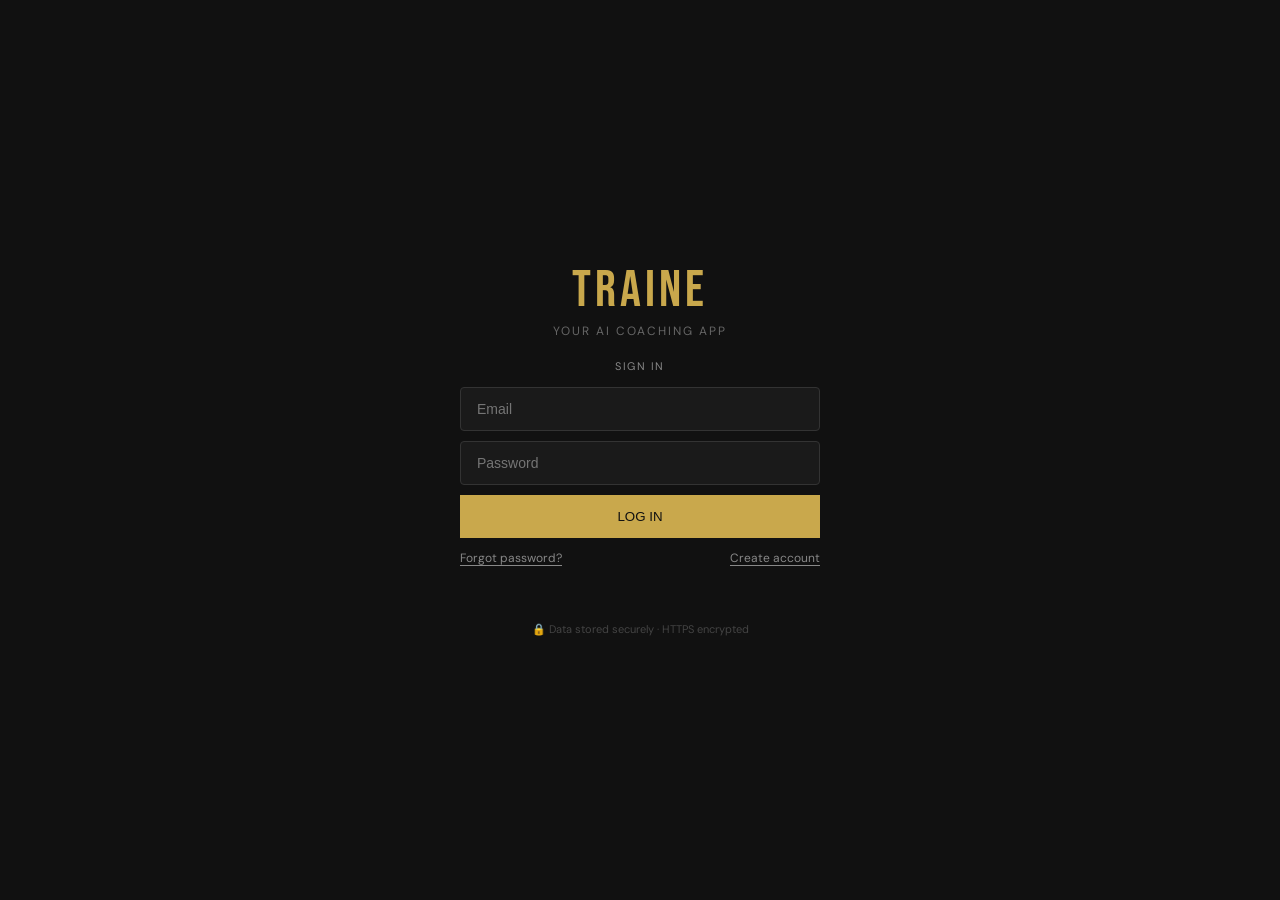
==== commit da49eaf3: "Add files via upload" ====
--- a/index.html
+++ b/index.html
@@ -7,6 +7,7 @@
 <link rel="preconnect" href="https://fonts.googleapis.com">
 <link href="https://fonts.googleapis.com/css2?family=Bebas+Neue&family=DM+Sans:wght@400;500;600&display=swap" rel="stylesheet">
 <link href="https://cdn.jsdelivr.net/npm/@tabler/icons-webfont@latest/tabler-icons.min.css" rel="stylesheet">
+<link rel="icon" href="data:image/svg+xml,<svg xmlns=%22http://www.w3.org/2000/svg%22 viewBox=%220 0 100 100%22><rect width=%22100%22 height=%22100%22 fill=%22%23111%22/><text y=%2272%22 x=%2250%22 text-anchor=%22middle%22 font-size=%2264%22 fill=%22%23c9a84c%22 font-family=%22Arial Black%22>T</text></svg>">
 <link rel="stylesheet" href="css/styles.css">
 </head>
 <body>
@@ -25,10 +26,14 @@
       <i class="ti ti-settings" style="font-size:22px;color:var(--muted);cursor:pointer" onclick="openSettings()"></i>
     </div>
   </div>
-  <div class="today-strip">
-    <div class="today-day">Today's Session</div>
-    <div class="today-focus" id="home-focus">PUSH DAY</div>
-    <div class="today-desc" id="home-desc">Chest · Shoulders · Triceps</div>
+  <div class="greet-row"><span id="home-greet">Ready to train?</span></div>
+  <div class="today-strip" onclick="goPage('workout')">
+    <div>
+      <div class="today-day">Today's Session</div>
+      <div class="today-focus" id="home-focus">PUSH DAY</div>
+      <div class="today-desc" id="home-desc">Chest · Shoulders · Triceps</div>
+    </div>
+    <div class="start-cta"><i class="ti ti-player-play-filled"></i><span>START</span></div>
   </div>
   <div class="stat-grid">
     <div class="scard"><div class="scard-lbl">Body Weight</div><div class="scard-val" id="home-weight">—<span class="scard-unit">kg</span></div><div class="scard-sub" id="home-weight-sub" style="color:var(--muted)">Not logged</div></div>
@@ -198,11 +203,11 @@
     <div style="padding:10px 18px 4px;font-size:11px;color:var(--muted2)">💡 Tip: Switch between metric (cm/kg) and imperial (in/lbs) in the <strong style="color:var(--gold)">Profile tab</strong> under Unit System.</div>
     <div class="slbl">Profile</div>
     <div style="padding:0 18px 12px">
-      <div class="inp-row"><span class="inp-lbl">Gender</span><select class="sel" id="prof-gender" onchange="updateGender()"><option value="m">Male</option><option value="f">Female</option></select></div>
-      <div class="inp-row"><span class="inp-lbl">Age</span><input class="inp" id="prof-age" type="number" inputmode="numeric" placeholder="23"/></div>
-      <div class="inp-row"><span class="inp-lbl">Height (cm)</span><input class="inp" id="prof-height" type="number" inputmode="decimal" placeholder="180"/></div>
-      <div class="inp-row"><span class="inp-lbl">Weight (kg)</span><input class="inp" id="prof-weight" type="number" inputmode="decimal" step="0.1" placeholder="87.4"/></div>
-      <div class="inp-row"><span class="inp-lbl">Body Fat (%)</span><input class="inp" id="prof-bf" type="number" inputmode="decimal" step="0.1" placeholder="Use Body Fat tab"/></div>
+      <div class="inp-row"><span class="inp-lbl">Gender</span><select class="sel" id="ovp-gender" onchange="syncOvpToProf(this)"><option value="m">Male</option><option value="f">Female</option></select></div>
+      <div class="inp-row"><span class="inp-lbl">Age</span><input class="inp" id="ovp-age" type="number" inputmode="numeric" placeholder="23" onchange="syncOvpToProf(this)"/></div>
+      <div class="inp-row"><span class="inp-lbl">Height (cm)</span><input class="inp" id="ovp-height" type="number" inputmode="decimal" placeholder="180" onchange="syncOvpToProf(this)"/></div>
+      <div class="inp-row"><span class="inp-lbl">Weight (kg)</span><input class="inp" id="ovp-weight" type="number" inputmode="decimal" step="0.1" placeholder="87.4" onchange="syncOvpToProf(this)"/></div>
+      <div class="inp-row"><span class="inp-lbl">Body Fat (%)</span><input class="inp" id="ovp-bf" type="number" inputmode="decimal" step="0.1" placeholder="Use Body Fat tab" onchange="syncOvpToProf(this)"/></div>
       <div style="display:flex;justify-content:flex-end;margin-top:6px"><button class="btn-gold" onclick="calcOverview()">CALCULATE</button></div>
     </div>
     <div class="slbl">Composition</div>
@@ -777,7 +782,6 @@
 </div>
 
 
-<script src="https://cdn.jsdelivr.net/npm/@supabase/supabase-js@2/dist/umd/supabase.min.js"></script>
 <script src="js/data.js"></script>
 <script src="js/state.js"></script>
 <script src="js/settings.js"></script>
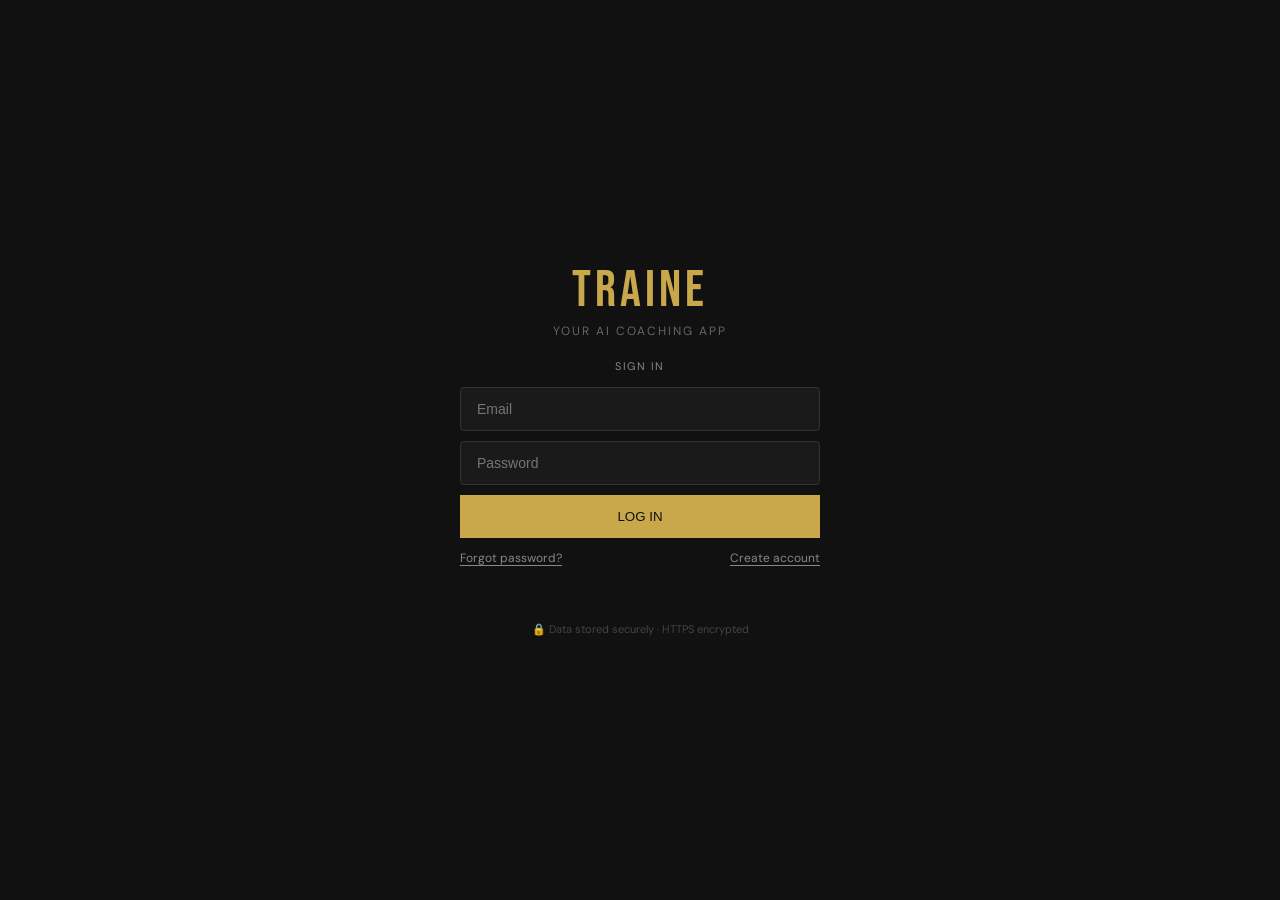
==== commit 045134f7: "25.76" ====
--- a/index.html
+++ b/index.html
@@ -22,7 +22,6 @@
       <div class="hdr-sub" id="home-date"></div>
     </div>
     <div style="display:flex;align-items:center;gap:14px;margin-top:6px">
-      <i class="ti ti-bell" style="font-size:22px;color:var(--muted);cursor:pointer"></i>
       <i class="ti ti-settings" style="font-size:22px;color:var(--muted);cursor:pointer" onclick="openSettings()"></i>
     </div>
   </div>
@@ -32,6 +31,7 @@
       <div class="today-day">Today's Session</div>
       <div class="today-focus" id="home-focus">PUSH DAY</div>
       <div class="today-desc" id="home-desc">Chest · Shoulders · Triceps</div>
+      <div class="today-meta" id="home-duration">Estimated 38 min · 5 exercises</div>
     </div>
     <div class="start-cta"><i class="ti ti-player-play-filled"></i><span>START</span></div>
   </div>
@@ -84,13 +84,6 @@
           <div class="day-num-btn" onclick="selectDays(5)" id="days-5">5</div>
           <div class="day-num-btn" onclick="selectDays(6)" id="days-6">6</div>
         </div>
-        <div id="days-confirm-box" style="display:none;background:var(--bg3);padding:12px 14px;border:1px solid rgba(255,255,255,0.07)">
-          <div style="font-size:13px;color:var(--text);margin-bottom:10px" id="days-confirm-msg"></div>
-          <div style="display:flex;gap:8px">
-            <button onclick="confirmDays(true)" style="flex:1;background:var(--gold);border:none;padding:10px;font-family:var(--ff);font-size:16px;font-weight:700;color:var(--bg);cursor:pointer">YES, WORKS FOR ME</button>
-            <button onclick="confirmDays(false)" style="flex:1;background:var(--bg2);border:1px solid rgba(255,255,255,0.1);padding:10px;font-family:var(--ff);font-size:14px;color:var(--muted2);cursor:pointer">No, let me adjust</button>
-          </div>
-        </div>
       </div>
       <div style="padding:0 18px 18px">
         <div class="slbl" style="padding:0 0 10px">Equipment available</div>
@@ -130,6 +123,7 @@
       <div>
         <div class="hdr-title" id="wo-session-name">PUSH DAY</div>
         <div class="hdr-sub" id="wo-day-label">Today's session</div>
+        <div class="session-meta" id="wo-session-meta">Estimated 45 min · 5 exercises</div>
       </div>
       <div style="display:flex;gap:12px;margin-top:4px">
         <i class="ti ti-plus" style="font-size:22px;color:var(--gold);cursor:pointer" onclick="openPicker()"></i>
@@ -176,7 +170,7 @@
       <button class="chat-send" onclick="submitCoachQuery()" aria-label="Ask"><i class="ti ti-send"></i></button>
     </div>
     <div id="coach-query-result" style="margin:0 18px 14px;display:none"></div>
-    <div class="slbl">Choose Your Coach</div>
+    <div class="slbl">Your Coach</div>
     <div class="coach-list-wrap" id="coach-list"></div>
   </div>
   <div id="coach-detail-view" style="display:none;padding-bottom:20px">
@@ -193,9 +187,7 @@
   <div class="tab-bar">
     <button class="tbt on" onclick="switchStatsTab('overview')">Overview</button>
     <button class="tbt" onclick="switchStatsTab('measure')">Measure</button>
-    <button class="tbt" onclick="switchStatsTab('fat')">Body Fat</button>
     <button class="tbt" onclick="switchStatsTab('symmetry')">Symmetry</button>
-    <button class="tbt" onclick="switchStatsTab('trends')">Trends</button>
     <button class="tbt" onclick="switchStatsTab('strength')">Strength</button>
   </div>
   <!-- OVERVIEW -->
@@ -253,181 +245,7 @@
         <div id="progress-no-target" style="font-size:11px;color:var(--muted);margin-top:8px;display:none">Tap <strong style="color:var(--gold)">Set Target</strong> to define your goal weight and body fat targets.</div>
       </div>
     </div>
-  </div>
-  <!-- MEASUREMENTS -->
-  <div class="panel" id="pan-measure">
-    <div class="slbl">Upper Body</div>
-    <div style="padding:0 18px 8px;font-size:11px;color:var(--muted2)">💡 Tip: You can switch between metric (cm/kg) and imperial (in/lbs) in the <strong style="color:var(--gold)">Profile tab</strong> under Unit System.</div>
-    <div style="padding:0 18px 4px">
-      <div class="inp-row"><span class="inp-lbl" data-m="Neck">Neck (cm)</span><input class="inp" id="m-neck" type="number" inputmode="decimal" step="0.1" placeholder="38"/></div>
-      <div class="inp-row"><span class="inp-lbl" data-m="Shoulders">Shoulders (cm)</span><input class="inp" id="m-shoulders" type="number" inputmode="decimal" step="0.1" placeholder="120"/></div>
-      <div class="inp-row"><span class="inp-lbl" data-m="Upper Chest">Upper Chest (cm)</span><input class="inp" id="m-upperchest" type="number" inputmode="decimal" step="0.1" placeholder="100"/></div>
-      <div class="inp-row"><span class="inp-lbl" data-m="Chest">Chest (cm)</span><input class="inp" id="m-chest" type="number" inputmode="decimal" step="0.1" placeholder="104"/></div>
-    </div>
-    <div class="slbl">Arms</div>
-    <div style="padding:0 18px 4px">
-      <div class="inp-row"><span class="inp-lbl">L Bicep relaxed</span><input class="inp-sm" id="m-lbicep-r" type="number" inputmode="decimal" step="0.1" placeholder="38"/></div>
-      <div class="inp-row"><span class="inp-lbl">L Bicep flexed</span><input class="inp-sm" id="m-lbicep-f" type="number" inputmode="decimal" step="0.1" placeholder="40"/></div>
-      <div class="inp-row"><span class="inp-lbl">R Bicep relaxed</span><input class="inp-sm" id="m-rbicep-r" type="number" inputmode="decimal" step="0.1" placeholder="38"/></div>
-      <div class="inp-row"><span class="inp-lbl">R Bicep flexed</span><input class="inp-sm" id="m-rbicep-f" type="number" inputmode="decimal" step="0.1" placeholder="40.5"/></div>
-      <div class="inp-row"><span class="inp-lbl" data-m="L Forearm">L Forearm (cm)</span><input class="inp-sm" id="m-lforearm" type="number" inputmode="decimal" step="0.1" placeholder="30"/></div>
-      <div class="inp-row"><span class="inp-lbl" data-m="R Forearm">R Forearm (cm)</span><input class="inp-sm" id="m-rforearm" type="number" inputmode="decimal" step="0.1" placeholder="30.5"/></div>
-      <div class="inp-row"><span class="inp-lbl" data-m="L Wrist">L Wrist (cm)</span><input class="inp-sm" id="m-lwrist" type="number" inputmode="decimal" step="0.1" placeholder="17"/></div>
-      <div class="inp-row"><span class="inp-lbl" data-m="R Wrist">R Wrist (cm)</span><input class="inp-sm" id="m-rwrist" type="number" inputmode="decimal" step="0.1" placeholder="17"/></div>
-    </div>
-    <div class="slbl">Core</div>
-    <div style="padding:0 18px 4px">
-      <div class="inp-row"><span class="inp-lbl" data-m="Waist">Waist (cm)</span><input class="inp" id="m-waist" type="number" inputmode="decimal" step="0.1" placeholder="82"/></div>
-      <div class="inp-row"><span class="inp-lbl" data-m="Navel">Navel (cm)</span><input class="inp" id="m-navel" type="number" inputmode="decimal" step="0.1" placeholder="85"/></div>
-      <div class="inp-row"><span class="inp-lbl" data-m="Hips">Hips (cm)</span><input class="inp" id="m-hips" type="number" inputmode="decimal" step="0.1" placeholder="95"/></div>
-    </div>
-    <div class="slbl">Legs</div>
-    <div style="padding:0 18px 4px">
-      <div class="inp-row"><span class="inp-lbl" data-m="L Quad">L Quad (cm)</span><input class="inp-sm" id="m-lquad" type="number" inputmode="decimal" step="0.1" placeholder="62"/></div>
-      <div class="inp-row"><span class="inp-lbl" data-m="R Quad">R Quad (cm)</span><input class="inp-sm" id="m-rquad" type="number" inputmode="decimal" step="0.1" placeholder="62.5"/></div>
-      <div class="inp-row"><span class="inp-lbl" data-m="L Hamstring">L Hamstring (cm)</span><input class="inp-sm" id="m-lham" type="number" inputmode="decimal" step="0.1" placeholder="48"/></div>
-      <div class="inp-row"><span class="inp-lbl" data-m="R Hamstring">R Hamstring (cm)</span><input class="inp-sm" id="m-rham" type="number" inputmode="decimal" step="0.1" placeholder="48"/></div>
-      <div class="inp-row"><span class="inp-lbl" data-m="L Calf">L Calf (cm)</span><input class="inp-sm" id="m-lcalf" type="number" inputmode="decimal" step="0.1" placeholder="38"/></div>
-      <div class="inp-row"><span class="inp-lbl" data-m="R Calf">R Calf (cm)</span><input class="inp-sm" id="m-rcalf" type="number" inputmode="decimal" step="0.1" placeholder="38.5"/></div>
-    </div>
-    <div style="padding:0 18px 12px;display:flex;justify-content:flex-end"><button class="btn-gold" onclick="saveMeasurements()">SAVE ALL</button></div>
-    <div class="slbl">Saved Measurements</div>
-    <div class="metric-grid">
-      <div class="mc"><div class="mc-lbl">Chest</div><div class="mc-val" id="disp-chest">—<span class="mc-unit">cm</span></div></div>
-      <div class="mc"><div class="mc-lbl">Waist</div><div class="mc-val" id="disp-waist">—<span class="mc-unit">cm</span></div></div>
-      <div class="mc"><div class="mc-lbl">Hips</div><div class="mc-val" id="disp-hips">—<span class="mc-unit">cm</span></div></div>
-      <div class="mc"><div class="mc-lbl">Shoulders</div><div class="mc-val" id="disp-shoulders">—<span class="mc-unit">cm</span></div></div>
-      <div class="mc"><div class="mc-lbl">L Bicep (f)</div><div class="mc-val" id="disp-lbicep">—<span class="mc-unit">cm</span></div></div>
-      <div class="mc"><div class="mc-lbl">R Bicep (f)</div><div class="mc-val" id="disp-rbicep">—<span class="mc-unit">cm</span></div></div>
-      <div class="mc"><div class="mc-lbl">L Quad</div><div class="mc-val" id="disp-lquad">—<span class="mc-unit">cm</span></div></div>
-      <div class="mc"><div class="mc-lbl">R Quad</div><div class="mc-val" id="disp-rquad">—<span class="mc-unit">cm</span></div></div>
-      <div class="mc"><div class="mc-lbl">L Calf</div><div class="mc-val" id="disp-lcalf">—<span class="mc-unit">cm</span></div></div>
-      <div class="mc"><div class="mc-lbl">R Calf</div><div class="mc-val" id="disp-rcalf">—<span class="mc-unit">cm</span></div></div>
-    </div>
-  </div>
-  <!-- BODY FAT -->
-  <div class="panel" id="pan-fat">
-    <div class="slbl">Measurement Method</div>
-    <div style="display:flex;gap:8px;padding:0 18px 12px">
-      <div class="cm-btn on" id="method-caliper" onclick="setFatMethod('caliper')" style="flex:1"><span>Caliper</span><small>3 or 7 site</small></div>
-      <div class="cm-btn" id="method-navy" onclick="setFatMethod('navy')" style="flex:1"><span>Navy Tape</span><small>tape measure only</small></div>
-    </div>
-    <!-- NAVY METHOD -->
-    <div id="navy-method" style="display:none">
-      <div style="padding:0 18px 10px;font-size:12px;color:var(--muted2);line-height:1.6">Uses only a tape measure. Measure neck, waist, and (for women) hips in cm at their widest/narrowest points.</div>
-      <div id="navy-male-fields">
-        <div class="site-row"><span class="site-lbl">Neck circumference (cm)</span><input class="inp-sm" id="navy-neck" type="number" inputmode="decimal" step="0.5" placeholder="38"/></div>
-        <div class="site-row"><span class="site-lbl">Waist circumference (cm)</span><input class="inp-sm" id="navy-waist" type="number" inputmode="decimal" step="0.5" placeholder="82"/></div>
-        <div class="site-row"><span class="site-lbl">Height (cm)</span><input class="inp-sm" id="navy-height" type="number" inputmode="decimal" step="0.5" placeholder="180"/></div>
-      </div>
-      <div id="navy-female-fields" style="display:none">
-        <div class="site-row"><span class="site-lbl">Neck (cm)</span><input class="inp-sm" id="navy-neck-f" type="number" inputmode="decimal" step="0.5" placeholder="33"/></div>
-        <div class="site-row"><span class="site-lbl">Waist (cm)</span><input class="inp-sm" id="navy-waist-f" type="number" inputmode="decimal" step="0.5" placeholder="70"/></div>
-        <div class="site-row"><span class="site-lbl">Hips (cm)</span><input class="inp-sm" id="navy-hips-f" type="number" inputmode="decimal" step="0.5" placeholder="95"/></div>
-        <div class="site-row"><span class="site-lbl">Height (cm)</span><input class="inp-sm" id="navy-height-f" type="number" inputmode="decimal" step="0.5" placeholder="165"/></div>
-      </div>
-      <div style="padding:12px 18px;display:flex;justify-content:flex-end"><button class="btn-gold" onclick="calcNavyFat()">CALCULATE</button></div>
-    </div>
-    <!-- CALIPER METHOD -->
-    <div id="caliper-method">
-    <div class="slbl">Caliper Method</div>
-    <div class="calliper-method">
-      <div class="cm-btn on" id="cm-3" onclick="setCaliper(3)"><span>3-Point</span><small>Jackson-Pollock</small></div>
-      <div class="cm-btn" id="cm-7" onclick="setCaliper(7)"><span>7-Point</span><small>Jackson-Pollock</small></div>
-    </div>
-    <div style="padding:0 18px 10px;font-size:12px;color:var(--muted2);line-height:1.6">Measure each skinfold in millimetres (mm) with the caliper. Take 2-3 readings per site and use the average. Always measure the same side of the body.</div>
-    <div id="sites-3">
-      <div class="slbl" style="padding-top:8px">Male Sites</div>
-      <div id="sites-3-male">
-        <div class="site-row"><span class="site-lbl">Chest (mm)</span><input class="inp-sm" id="c3m-chest" type="number" inputmode="decimal" step="0.5" placeholder="8"/></div>
-        <div class="site-row"><span class="site-lbl">Abdomen (mm)</span><input class="inp-sm" id="c3m-abdomen" type="number" inputmode="decimal" step="0.5" placeholder="16"/></div>
-        <div class="site-row"><span class="site-lbl">Thigh (mm)</span><input class="inp-sm" id="c3m-thigh" type="number" inputmode="decimal" step="0.5" placeholder="12"/></div>
-      </div>
-      <div id="sites-3-female" style="display:none">
-        <div class="site-row"><span class="site-lbl">Tricep (mm)</span><input class="inp-sm" id="c3f-tricep" type="number" inputmode="decimal" step="0.5" placeholder="15"/></div>
-        <div class="site-row"><span class="site-lbl">Suprailiac (mm)</span><input class="inp-sm" id="c3f-supra" type="number" inputmode="decimal" step="0.5" placeholder="18"/></div>
-        <div class="site-row"><span class="site-lbl">Thigh (mm)</span><input class="inp-sm" id="c3f-thigh" type="number" inputmode="decimal" step="0.5" placeholder="20"/></div>
-      </div>
-    </div>
-    <div id="sites-7" style="display:none">
-      <div class="slbl" style="padding-top:8px">7 Sites</div>
-      <div class="site-row"><span class="site-lbl">Chest (mm)</span><input class="inp-sm" id="c7-chest" type="number" inputmode="decimal" step="0.5" placeholder="8"/></div>
-      <div class="site-row"><span class="site-lbl">Midaxillary (mm)</span><input class="inp-sm" id="c7-mid" type="number" inputmode="decimal" step="0.5" placeholder="10"/></div>
-      <div class="site-row"><span class="site-lbl">Tricep (mm)</span><input class="inp-sm" id="c7-tricep" type="number" inputmode="decimal" step="0.5" placeholder="12"/></div>
-      <div class="site-row"><span class="site-lbl">Subscapular (mm)</span><input class="inp-sm" id="c7-sub" type="number" inputmode="decimal" step="0.5" placeholder="11"/></div>
-      <div class="site-row"><span class="site-lbl">Abdomen (mm)</span><input class="inp-sm" id="c7-abdomen" type="number" inputmode="decimal" step="0.5" placeholder="16"/></div>
-      <div class="site-row"><span class="site-lbl">Suprailiac (mm)</span><input class="inp-sm" id="c7-supra" type="number" inputmode="decimal" step="0.5" placeholder="10"/></div>
-      <div class="site-row"><span class="site-lbl">Thigh (mm)</span><input class="inp-sm" id="c7-thigh" type="number" inputmode="decimal" step="0.5" placeholder="12"/></div>
-    </div>
-    <div style="padding:12px 18px">
-      <div class="inp-row"><span class="inp-lbl">Age</span><input class="inp" id="fat-age" type="number" inputmode="numeric" placeholder="23"/></div>
-      <div style="display:flex;justify-content:flex-end;margin-top:6px"><button class="btn-gold" onclick="calcFat()">CALCULATE</button></div>
-    </div>
-    <div class="slbl">Results</div>
-    <div class="metric-grid">
-      <div class="mc"><div class="mc-lbl">Body Fat</div><div class="mc-val" id="fat-pct">—<span class="mc-unit">%</span></div></div>
-      <div class="mc"><div class="mc-lbl">Category</div><div class="mc-val" id="fat-cat" style="font-size:16px;padding-top:4px">—</div></div>
-      <div class="mc"><div class="mc-lbl">Fat Mass</div><div class="mc-val" id="fat-mass">—<span class="mc-unit">kg</span></div></div>
-      <div class="mc"><div class="mc-lbl">Lean Mass</div><div class="mc-val" id="fat-lean">—<span class="mc-unit">kg</span></div></div>
-      <div class="mc"><div class="mc-lbl">FFMI</div><div class="mc-val" id="fat-ffmi">—</div><div class="mc-sub" id="fat-ffmi-lbl" style="color:var(--muted)"></div></div>
-      <div class="mc"><div class="mc-lbl">Natural Ceiling</div><div class="mc-val" style="font-size:16px;padding-top:4px">~25</div><div class="mc-sub" style="color:var(--muted)">FFMI limit</div></div>
-    </div>
-    <div id="fat-insight" style="display:none" class="insight-box">
-      <div class="insight-title">Body Composition Analysis</div>
-      <div id="fat-insight-text"></div>
-    </div>
-    </div><!-- /caliper-method -->
-  </div>
-  <!-- SYMMETRY -->
-  <div class="panel" id="pan-symmetry">
-    <!-- OVERALL SCORE -->
-    <div class="score-ring">
-      <div class="score-circle">
-        <svg width="120" height="120" viewBox="0 0 120 120">
-          <circle cx="60" cy="60" r="52" fill="none" stroke="#1c1c1f" stroke-width="8"/>
-          <circle cx="60" cy="60" r="52" fill="none" stroke="#F2AA4C" stroke-width="8" stroke-dasharray="326.7" id="sym-ring-fill" stroke-dashoffset="326.7" stroke-linecap="butt"/>
-        </svg>
-        <div class="score-inner">
-          <div class="score-num" id="sym-score">—</div>
-          <div class="score-lbl-sm">Aesthetic</div>
-        </div>
-      </div>
-      <div class="score-status" id="sym-status" style="color:var(--muted)">Enter measurements first</div>
-      <div class="score-desc" id="sym-desc">Go to Measure tab and fill in your measurements, then come back here.</div>
-    </div>
-
-    <!-- TIER BADGE -->
-    <div id="sym-tier" style="display:none;text-align:center;padding:0 18px 16px">
-      <div id="sym-tier-badge" style="display:inline-block;padding:8px 24px;font-family:var(--ff);font-size:18px;letter-spacing:2px"></div>
-      <div id="sym-tier-desc" style="font-size:12px;color:var(--muted2);margin-top:8px;line-height:1.6"></div>
-    </div>
-
-    <!-- PROPORTION BREAKDOWN -->
-    <div class="slbl">Proportion Analysis</div>
-    <div id="sym-ratios" style="padding:0 18px 10px">
-      <div style="font-size:13px;color:var(--muted);padding:10px 0">Enter your measurements in the Measure tab to see your aesthetic score.</div>
-    </div>
-
-    <!-- WHAT TO IMPROVE -->
-    <div id="sym-improve-wrap" style="display:none">
-      <div class="slbl">Priority Improvements</div>
-      <div id="sym-improve" style="padding:0 18px 10px"></div>
-    </div>
-
-    <!-- IDEAL TARGETS -->
-    <div id="sym-targets-wrap" style="display:none">
-      <div class="slbl">Your Ideal Measurements</div>
-      <div style="padding:0 18px 4px;font-size:11px;color:var(--muted2);margin-bottom:8px">Based on golden ratio proportions for your frame. These are targets, not requirements.</div>
-      <div id="sym-targets" style="padding:0 18px 12px"></div>
-    </div>
-
-    <div style="padding:0 18px 16px;display:flex;justify-content:flex-end">
-      <button class="btn-gold" onclick="calcSymmetry()">ANALYSE PHYSIQUE</button>
-    </div>
-  </div>
-
-  <!-- TRENDS -->
-  <div class="panel" id="pan-trends">
+    <div class="slbl" style="margin-top:8px;border-top:1px solid rgba(255,255,255,0.06);padding-top:14px">Trends</div>
     <div class="slbl">Body Weight</div>
     <div id="chart-weight" style="padding:0 18px 12px"></div>
     <div class="slbl">Body Fat %</div>
@@ -444,6 +262,174 @@
       </select>
     </div>
     <div id="chart-measure" style="padding:0 18px 16px"></div>
+  </div>
+  <!-- MEASUREMENTS -->
+  <div class="panel" id="pan-measure">
+    <div class="slbl">Upper Body</div>
+    <div style="padding:0 18px 4px">
+      <div class="inp-row"><span class="inp-lbl" data-m="Neck">Neck (cm)</span><input class="inp" id="m-neck" type="number" inputmode="decimal" step="0.1" placeholder="38"/></div>
+      <div class="inp-row"><span class="inp-lbl" data-m="Shoulders">Shoulders (cm)</span><input class="inp" id="m-shoulders" type="number" inputmode="decimal" step="0.1" placeholder="120"/></div>
+      <div class="inp-row"><span class="inp-lbl" data-m="Upper Chest">Upper Chest (cm)</span><input class="inp" id="m-upperchest" type="number" inputmode="decimal" step="0.1" placeholder="100"/></div>
+      <div class="inp-row"><span class="inp-lbl" data-m="Chest">Chest (cm)</span><input class="inp" id="m-chest" type="number" inputmode="decimal" step="0.1" placeholder="104"/></div>
+    </div>
+    <div class="slbl">Arms</div>
+    <div style="padding:0 18px 4px">
+      <div class="inp-row"><span class="inp-lbl">L Bicep relaxed</span><input class="inp-sm" id="m-lbicep-r" type="number" inputmode="decimal" step="0.1" placeholder="38"/></div>
+      <div class="inp-row"><span class="inp-lbl">L Bicep flexed</span><input class="inp-sm" id="m-lbicep-f" type="number" inputmode="decimal" step="0.1" placeholder="40"/></div>
+      <div class="inp-row"><span class="inp-lbl">R Bicep relaxed</span><input class="inp-sm" id="m-rbicep-r" type="number" inputmode="decimal" step="0.1" placeholder="38"/></div>
+      <div class="inp-row"><span class="inp-lbl">R Bicep flexed</span><input class="inp-sm" id="m-rbicep-f" type="number" inputmode="decimal" step="0.1" placeholder="40.5"/></div>
+      <div class="inp-row"><span class="inp-lbl" data-m="L Forearm">L Forearm (cm)</span><input class="inp-sm" id="m-lforearm" type="number" inputmode="decimal" step="0.1" placeholder="30"/></div>
+      <div class="inp-row"><span class="inp-lbl" data-m="R Forearm">R Forearm (cm)</span><input class="inp-sm" id="m-rforearm" type="number" inputmode="decimal" step="0.1" placeholder="30.5"/></div>
+      <div class="inp-row"><span class="inp-lbl" data-m="L Wrist">L Wrist (cm)</span><input class="inp-sm" id="m-lwrist" type="number" inputmode="decimal" step="0.1" placeholder="17"/></div>
+      <div class="inp-row"><span class="inp-lbl" data-m="R Wrist">R Wrist (cm)</span><input class="inp-sm" id="m-rwrist" type="number" inputmode="decimal" step="0.1" placeholder="17"/></div>
+    </div>
+    <div class="slbl">Core</div>
+    <div style="padding:0 18px 4px">
+      <div class="inp-row"><span class="inp-lbl" data-m="Waist">Waist (cm)</span><input class="inp" id="m-waist" type="number" inputmode="decimal" step="0.1" placeholder="82"/></div>
+      <div class="inp-row"><span class="inp-lbl" data-m="Navel">Navel (cm)</span><input class="inp" id="m-navel" type="number" inputmode="decimal" step="0.1" placeholder="85"/></div>
+      <div class="inp-row"><span class="inp-lbl" data-m="Hips">Hips (cm)</span><input class="inp" id="m-hips" type="number" inputmode="decimal" step="0.1" placeholder="95"/></div>
+    </div>
+    <div class="slbl">Legs</div>
+    <div style="padding:0 18px 4px">
+      <div class="inp-row"><span class="inp-lbl" data-m="L Quad">L Quad (cm)</span><input class="inp-sm" id="m-lquad" type="number" inputmode="decimal" step="0.1" placeholder="62"/></div>
+      <div class="inp-row"><span class="inp-lbl" data-m="R Quad">R Quad (cm)</span><input class="inp-sm" id="m-rquad" type="number" inputmode="decimal" step="0.1" placeholder="62.5"/></div>
+      <div class="inp-row"><span class="inp-lbl" data-m="L Hamstring">L Hamstring (cm)</span><input class="inp-sm" id="m-lham" type="number" inputmode="decimal" step="0.1" placeholder="48"/></div>
+      <div class="inp-row"><span class="inp-lbl" data-m="R Hamstring">R Hamstring (cm)</span><input class="inp-sm" id="m-rham" type="number" inputmode="decimal" step="0.1" placeholder="48"/></div>
+      <div class="inp-row"><span class="inp-lbl" data-m="L Calf">L Calf (cm)</span><input class="inp-sm" id="m-lcalf" type="number" inputmode="decimal" step="0.1" placeholder="38"/></div>
+      <div class="inp-row"><span class="inp-lbl" data-m="R Calf">R Calf (cm)</span><input class="inp-sm" id="m-rcalf" type="number" inputmode="decimal" step="0.1" placeholder="38.5"/></div>
+    </div>
+    <div style="padding:0 18px 12px;display:flex;justify-content:flex-end"><button class="btn-gold" onclick="saveMeasurements()">SAVE ALL</button></div>
+    <div class="slbl">Saved Measurements</div>
+    <div class="metric-grid">
+      <div class="mc"><div class="mc-lbl">Chest</div><div class="mc-val" id="disp-chest">—<span class="mc-unit">cm</span></div></div>
+      <div class="mc"><div class="mc-lbl">Waist</div><div class="mc-val" id="disp-waist">—<span class="mc-unit">cm</span></div></div>
+      <div class="mc"><div class="mc-lbl">Hips</div><div class="mc-val" id="disp-hips">—<span class="mc-unit">cm</span></div></div>
+      <div class="mc"><div class="mc-lbl">Shoulders</div><div class="mc-val" id="disp-shoulders">—<span class="mc-unit">cm</span></div></div>
+      <div class="mc"><div class="mc-lbl">L Bicep (f)</div><div class="mc-val" id="disp-lbicep">—<span class="mc-unit">cm</span></div></div>
+      <div class="mc"><div class="mc-lbl">R Bicep (f)</div><div class="mc-val" id="disp-rbicep">—<span class="mc-unit">cm</span></div></div>
+      <div class="mc"><div class="mc-lbl">L Quad</div><div class="mc-val" id="disp-lquad">—<span class="mc-unit">cm</span></div></div>
+      <div class="mc"><div class="mc-lbl">R Quad</div><div class="mc-val" id="disp-rquad">—<span class="mc-unit">cm</span></div></div>
+      <div class="mc"><div class="mc-lbl">L Calf</div><div class="mc-val" id="disp-lcalf">—<span class="mc-unit">cm</span></div></div>
+      <div class="mc"><div class="mc-lbl">R Calf</div><div class="mc-val" id="disp-rcalf">—<span class="mc-unit">cm</span></div></div>
+    </div>
+    <div class="slbl" style="margin-top:8px;border-top:1px solid rgba(255,255,255,0.06);padding-top:14px">Body Fat Calculator</div>
+    <div class="slbl">Measurement Method</div>
+    <div style="display:flex;gap:8px;padding:0 18px 12px">
+      <div class="cm-btn on" id="method-caliper" onclick="setFatMethod('caliper')" style="flex:1"><span>Caliper</span><small>3 or 7 site</small></div>
+      <div class="cm-btn" id="method-navy" onclick="setFatMethod('navy')" style="flex:1"><span>Navy Tape</span><small>tape measure only</small></div>
+    </div>
+    <!-- NAVY METHOD -->
+    <div id="navy-method" style="display:none">
+      <div style="padding:0 18px 10px;font-size:12px;color:var(--muted2);line-height:1.6">Uses only a tape measure. Measure neck, waist, and (for women) hips in cm at their widest/narrowest points.</div>
+      <div id="navy-male-fields">
+        <div class="site-row"><span class="site-lbl">Neck circumference (cm)</span><input class="inp-sm" id="navy-neck" type="number" inputmode="decimal" step="0.5" placeholder="38"/></div>
+        <div class="site-row"><span class="site-lbl">Waist circumference (cm)</span><input class="inp-sm" id="navy-waist" type="number" inputmode="decimal" step="0.5" placeholder="82"/></div>
+        <div class="site-row"><span class="site-lbl">Height (cm)</span><input class="inp-sm" id="navy-height" type="number" inputmode="decimal" step="0.5" placeholder="180"/></div>
+      </div>
+      <div id="navy-female-fields" style="display:none">
+        <div class="site-row"><span class="site-lbl">Neck (cm)</span><input class="inp-sm" id="navy-neck-f" type="number" inputmode="decimal" step="0.5" placeholder="33"/></div>
+        <div class="site-row"><span class="site-lbl">Waist (cm)</span><input class="inp-sm" id="navy-waist-f" type="number" inputmode="decimal" step="0.5" placeholder="70"/></div>
+        <div class="site-row"><span class="site-lbl">Hips (cm)</span><input class="inp-sm" id="navy-hips-f" type="number" inputmode="decimal" step="0.5" placeholder="95"/></div>
+        <div class="site-row"><span class="site-lbl">Height (cm)</span><input class="inp-sm" id="navy-height-f" type="number" inputmode="decimal" step="0.5" placeholder="165"/></div>
+      </div>
+      <div style="padding:12px 18px;display:flex;justify-content:flex-end"><button class="btn-gold" onclick="calcNavyFat()">CALCULATE</button></div>
+    </div>
+    <!-- CALIPER METHOD -->
+    <div id="caliper-method">
+    <div class="slbl">Caliper Method</div>
+    <div class="calliper-method">
+      <div class="cm-btn on" id="cm-3" onclick="setCaliper(3)"><span>3-Point</span><small>Jackson-Pollock</small></div>
+      <div class="cm-btn" id="cm-7" onclick="setCaliper(7)"><span>7-Point</span><small>Jackson-Pollock</small></div>
+    </div>
+    <div style="padding:0 18px 10px;font-size:12px;color:var(--muted2);line-height:1.6">Measure each skinfold in millimetres (mm) with the caliper. Take 2-3 readings per site and use the average. Always measure the same side of the body.</div>
+    <div id="sites-3">
+      <div class="slbl" style="padding-top:8px">Male Sites</div>
+      <div id="sites-3-male">
+        <div class="site-row"><span class="site-lbl">Chest (mm)</span><input class="inp-sm" id="c3m-chest" type="number" inputmode="decimal" step="0.5" placeholder="8"/></div>
+        <div class="site-row"><span class="site-lbl">Abdomen (mm)</span><input class="inp-sm" id="c3m-abdomen" type="number" inputmode="decimal" step="0.5" placeholder="16"/></div>
+        <div class="site-row"><span class="site-lbl">Thigh (mm)</span><input class="inp-sm" id="c3m-thigh" type="number" inputmode="decimal" step="0.5" placeholder="12"/></div>
+      </div>
+      <div id="sites-3-female" style="display:none">
+        <div class="site-row"><span class="site-lbl">Tricep (mm)</span><input class="inp-sm" id="c3f-tricep" type="number" inputmode="decimal" step="0.5" placeholder="15"/></div>
+        <div class="site-row"><span class="site-lbl">Suprailiac (mm)</span><input class="inp-sm" id="c3f-supra" type="number" inputmode="decimal" step="0.5" placeholder="18"/></div>
+        <div class="site-row"><span class="site-lbl">Thigh (mm)</span><input class="inp-sm" id="c3f-thigh" type="number" inputmode="decimal" step="0.5" placeholder="20"/></div>
+      </div>
+    </div>
+    <div id="sites-7" style="display:none">
+      <div class="slbl" style="padding-top:8px">7 Sites</div>
+      <div class="site-row"><span class="site-lbl">Chest (mm)</span><input class="inp-sm" id="c7-chest" type="number" inputmode="decimal" step="0.5" placeholder="8"/></div>
+      <div class="site-row"><span class="site-lbl">Midaxillary (mm)</span><input class="inp-sm" id="c7-mid" type="number" inputmode="decimal" step="0.5" placeholder="10"/></div>
+      <div class="site-row"><span class="site-lbl">Tricep (mm)</span><input class="inp-sm" id="c7-tricep" type="number" inputmode="decimal" step="0.5" placeholder="12"/></div>
+      <div class="site-row"><span class="site-lbl">Subscapular (mm)</span><input class="inp-sm" id="c7-sub" type="number" inputmode="decimal" step="0.5" placeholder="11"/></div>
+      <div class="site-row"><span class="site-lbl">Abdomen (mm)</span><input class="inp-sm" id="c7-abdomen" type="number" inputmode="decimal" step="0.5" placeholder="16"/></div>
+      <div class="site-row"><span class="site-lbl">Suprailiac (mm)</span><input class="inp-sm" id="c7-supra" type="number" inputmode="decimal" step="0.5" placeholder="10"/></div>
+      <div class="site-row"><span class="site-lbl">Thigh (mm)</span><input class="inp-sm" id="c7-thigh" type="number" inputmode="decimal" step="0.5" placeholder="12"/></div>
+    </div>
+    <div style="padding:12px 18px">
+      <div class="inp-row"><span class="inp-lbl">Age</span><input class="inp" id="fat-age" type="number" inputmode="numeric" placeholder="23"/></div>
+      <div style="display:flex;justify-content:flex-end;margin-top:6px"><button class="btn-gold" onclick="calcFat()">CALCULATE</button></div>
+    </div>
+    <div class="slbl">Results</div>
+    <div class="metric-grid">
+      <div class="mc"><div class="mc-lbl">Body Fat</div><div class="mc-val" id="fat-pct">—<span class="mc-unit">%</span></div></div>
+      <div class="mc"><div class="mc-lbl">Category</div><div class="mc-val" id="fat-cat" style="font-size:16px;padding-top:4px">—</div></div>
+      <div class="mc"><div class="mc-lbl">Fat Mass</div><div class="mc-val" id="fat-mass">—<span class="mc-unit">kg</span></div></div>
+      <div class="mc"><div class="mc-lbl">Lean Mass</div><div class="mc-val" id="fat-lean">—<span class="mc-unit">kg</span></div></div>
+      <div class="mc"><div class="mc-lbl">FFMI</div><div class="mc-val" id="fat-ffmi">—</div><div class="mc-sub" id="fat-ffmi-lbl" style="color:var(--muted)"></div></div>
+      <div class="mc"><div class="mc-lbl">Natural Ceiling</div><div class="mc-val" style="font-size:16px;padding-top:4px">~25</div><div class="mc-sub" style="color:var(--muted)">FFMI limit</div></div>
+    </div>
+    <div id="fat-insight" style="display:none" class="insight-box">
+      <div class="insight-title">Body Composition Analysis</div>
+      <div id="fat-insight-text"></div>
+    </div>
+    </div><!-- /caliper-method -->
+  </div>
+  <!-- SYMMETRY -->
+  <div class="panel" id="pan-symmetry">
+    <!-- OVERALL SCORE -->
+    <div class="score-ring">
+      <div class="score-circle">
+        <svg width="120" height="120" viewBox="0 0 120 120">
+          <circle cx="60" cy="60" r="52" fill="none" stroke="#1c1c1f" stroke-width="8"/>
+          <circle cx="60" cy="60" r="52" fill="none" stroke="#F2AA4C" stroke-width="8" stroke-dasharray="326.7" id="sym-ring-fill" stroke-dashoffset="326.7" stroke-linecap="butt"/>
+        </svg>
+        <div class="score-inner">
+          <div class="score-num" id="sym-score">—</div>
+          <div class="score-lbl-sm">Aesthetic</div>
+        </div>
+      </div>
+      <div class="score-status" id="sym-status" style="color:var(--muted)">Enter measurements first</div>
+      <div class="score-desc" id="sym-desc">Go to Measure tab and fill in your measurements, then come back here.</div>
+    </div>
+
+    <!-- TIER BADGE -->
+    <div id="sym-tier" style="display:none;text-align:center;padding:0 18px 16px">
+      <div id="sym-tier-badge" style="display:inline-block;padding:8px 24px;font-family:var(--ff);font-size:18px;letter-spacing:2px"></div>
+      <div id="sym-tier-desc" style="font-size:12px;color:var(--muted2);margin-top:8px;line-height:1.6"></div>
+    </div>
+
+    <!-- PROPORTION BREAKDOWN -->
+    <div class="slbl">Proportion Analysis</div>
+    <div id="sym-ratios" style="padding:0 18px 10px">
+      <div style="font-size:13px;color:var(--muted);padding:10px 0">Enter your measurements in the Measure tab to see your aesthetic score.</div>
+    </div>
+
+    <!-- WHAT TO IMPROVE -->
+    <div id="sym-improve-wrap" style="display:none">
+      <div class="slbl">Priority Improvements</div>
+      <div id="sym-improve" style="padding:0 18px 10px"></div>
+    </div>
+
+    <!-- IDEAL TARGETS -->
+    <div id="sym-targets-wrap" style="display:none">
+      <div class="slbl">Your Ideal Measurements</div>
+      <div style="padding:0 18px 4px;font-size:11px;color:var(--muted2);margin-bottom:8px">Based on golden ratio proportions for your frame. These are targets, not requirements.</div>
+      <div id="sym-targets" style="padding:0 18px 12px"></div>
+    </div>
+
+    <div style="padding:0 18px 16px;display:flex;justify-content:flex-end">
+      <button class="btn-gold" onclick="calcSymmetry()">ANALYSE PHYSIQUE</button>
+    </div>
   </div>
 
   <!-- STRENGTH -->
--- a/css/styles.css
+++ b/css/styles.css
@@ -45,6 +45,8 @@
 .today-day{font-size:10px;font-weight:600;letter-spacing:2px;color:var(--gold);text-transform:uppercase;margin-bottom:4px}
 .today-focus{font-family:var(--ff);font-size:42px;color:var(--text);letter-spacing:1px;line-height:1}
 .today-desc{font-size:12px;color:var(--muted2);margin-top:6px}
+.today-meta{font-size:12px;color:var(--muted2);margin-top:6px}
+.session-meta{font-size:12px;color:var(--muted2);margin-top:4px}
 .stat-grid{display:grid;grid-template-columns:repeat(2,minmax(0,1fr));gap:8px;padding:0 18px 10px}
 .scard{background:var(--bg2);border-top:2px solid var(--bg4);padding:12px 14px}
 .scard-lbl{font-size:10px;font-weight:600;letter-spacing:1.5px;text-transform:uppercase;color:var(--muted);margin-bottom:6px}
@@ -221,3 +223,28 @@
 /* TOAST */
 .toast{position:fixed;bottom:80px;left:50%;transform:translateX(-50%);background:var(--bg2);border:1px solid var(--gold-bdr);color:var(--gold);padding:10px 20px;font-size:13px;font-weight:600;opacity:0;transition:opacity .3s;pointer-events:none;z-index:300;white-space:nowrap}
 .toast.show{opacity:1}
+
+/* ── v2 polish ─────────────────────────────────────────────── */
+.page{animation:pageIn .22s ease}
+@keyframes pageIn{from{opacity:0;transform:translateY(6px)}to{opacity:1;transform:none}}
+.greet-row{padding:2px 18px 0;font-size:13px;color:var(--muted)}
+.greet-row b{color:var(--gold)}
+.today-strip{display:flex;align-items:center;justify-content:space-between;cursor:pointer;
+  background:linear-gradient(135deg,var(--bg2) 0%,rgba(201,168,76,0.08) 100%);
+  border:1px solid rgba(201,168,76,0.25);border-left:3px solid var(--gold);
+  transition:transform .12s ease,box-shadow .12s ease}
+.today-strip:active{transform:scale(.985)}
+.today-strip:hover{box-shadow:0 4px 24px rgba(201,168,76,0.12)}
+.start-cta{display:flex;flex-direction:column;align-items:center;gap:2px;color:var(--gold);
+  border:1px solid var(--gold);padding:10px 16px;font-family:var(--ff);font-size:15px;letter-spacing:2px}
+.start-cta i{font-size:18px}
+.scard{border-top:2px solid rgba(201,168,76,0.35);transition:transform .12s ease,border-color .12s ease;border-radius:2px}
+.scard:hover{transform:translateY(-2px);border-top-color:var(--gold)}
+.qa-btn{border-radius:2px}
+.qa-btn:active{transform:scale(.97)}
+.insight-box{border-radius:2px;background:linear-gradient(180deg,var(--bg2),rgba(201,168,76,0.04))}
+.dpill{transition:background .12s ease,color .12s ease}
+.set-done{transition:background .1s ease,transform .1s ease}
+.set-done:active{transform:scale(.9)}
+.btn-gold{transition:filter .12s ease}
+.btn-gold:hover{filter:brightness(1.12)}
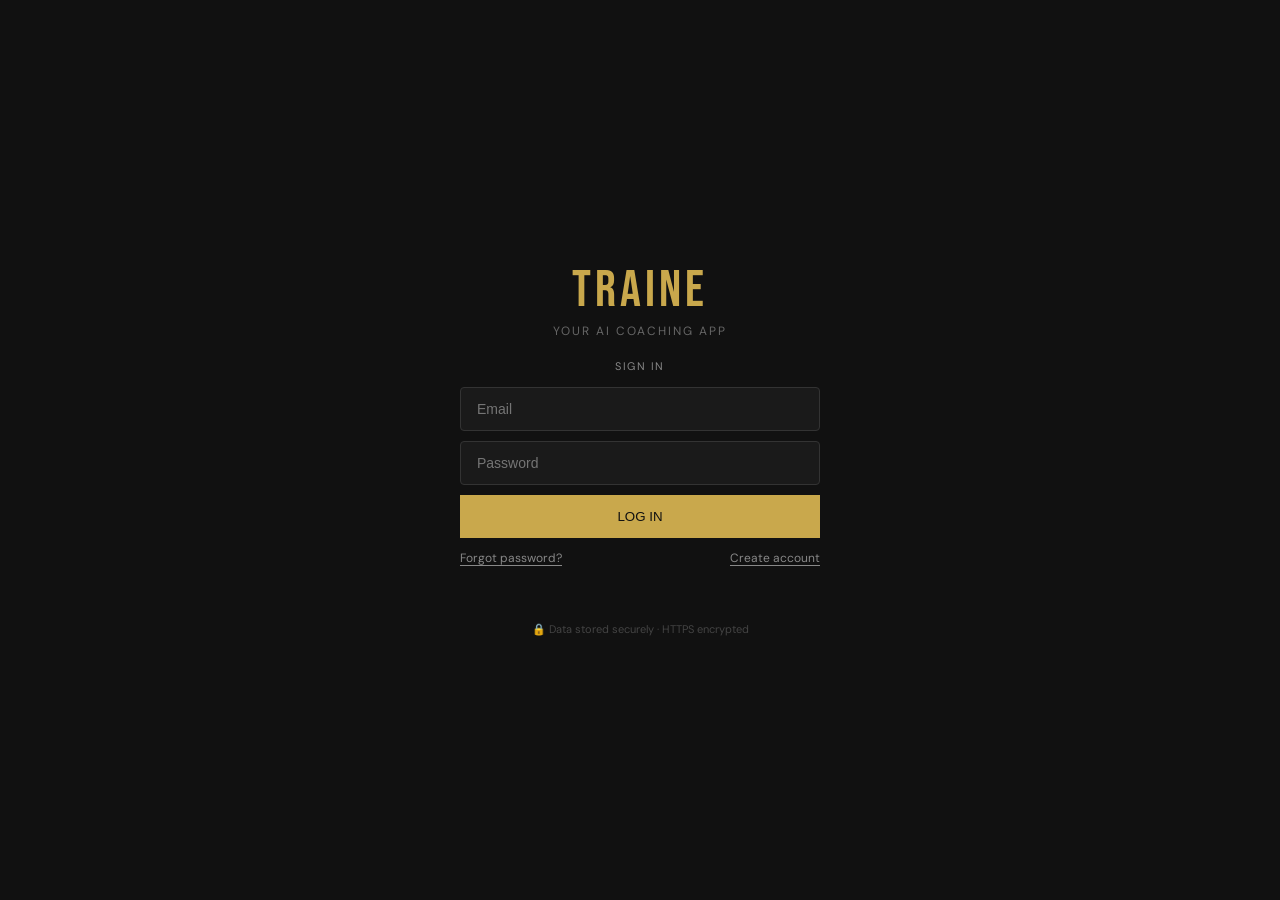
==== commit c599004d: "24.6" ====
--- a/index.html
+++ b/index.html
@@ -39,11 +39,11 @@
     <div class="scard"><div class="scard-lbl">Body Weight</div><div class="scard-val" id="home-weight">—<span class="scard-unit">kg</span></div><div class="scard-sub" id="home-weight-sub" style="color:var(--muted)">Not logged</div></div>
     <div class="scard"><div class="scard-lbl">Recovery</div><div class="scard-val" id="home-rec">—<span class="scard-unit">%</span></div><div class="scard-sub" id="home-rec-status" style="color:var(--muted)">Log health data</div></div>
     <div class="scard"><div class="scard-lbl">Gym Streak</div><div class="scard-val" id="home-streak">0<span class="scard-unit">d</span></div><div class="scard-sub" style="color:var(--green)" id="home-streak-sub">Keep going!</div></div>
-    <div class="scard"><div class="scard-lbl">Active Coach</div><div class="scard-val" id="home-coach-name" style="font-size:18px;padding-top:4px">ARIA</div><div class="scard-sub" id="home-coach-tag" style="color:var(--muted)">Your Adaptive Coach</div></div>
+    <div class="scard"><div class="scard-lbl">Active Coach</div><div class="scard-val" id="home-coach-name" style="font-size:18px;padding-top:4px">ONYX</div><div class="scard-sub" id="home-coach-tag" style="color:var(--muted)">Your Elite Coach</div></div>
   </div>
   <div class="slbl">Coach Insight</div>
   <div class="insight-box">
-    <div class="insight-title" id="insight-coach-name">ARIA</div>
+    <div class="insight-title" id="insight-coach-name">ONYX</div>
     <div class="insight-item" id="insight-text">Start logging your workouts and I'll give you personalised advice based on your performance data.</div>
   </div>
   <div class="slbl">Quick Actions</div>
@@ -131,9 +131,13 @@
       </div>
     </div>
     <div class="day-row" id="day-row"></div>
+    <div id="warmup-container"></div>
+    <div id="quick-move-container"></div>
     <div id="ex-container"></div>
     <button class="add-ex-btn" onclick="openPicker()"><i class="ti ti-plus"></i> Add Exercise</button>
     <button class="finish-btn" onclick="finishWorkout()">FINISH WORKOUT</button>
+    <div class="slbl">Workout History</div>
+    <div id="workout-history-panel" class="history-panel"></div>
     <div class="picker-overlay" id="ex-picker">
       <div style="display:flex;align-items:center;justify-content:space-between;margin-bottom:12px">
         <div style="font-family:var(--ff);font-size:20px;color:var(--text);letter-spacing:.5px">ADD EXERCISE</div>
@@ -159,9 +163,9 @@
 <div class="page" id="pg-coach">
   <div id="coach-list-view">
     <div class="hdr">
-      <div><div class="hdr-title">COACHES</div><div class="hdr-sub">Your coach reads your data and tells you what to do</div></div>
-    </div>
-    <div class="slbl">Today's Directive from <span id="directive-coach-lbl">ARIA</span></div>
+      <div><div class="hdr-title">COACH</div><div class="hdr-sub">Your coach reads your data and tells you exactly what to do</div></div>
+    </div>
+    <div class="slbl">Today's Directive from <span id="directive-coach-lbl">ONYX</span></div>
     <div id="directive-board" style="margin:0 18px 14px"></div>
     <div class="slbl">Ask Your Coach</div>
     <div style="padding:0 18px 4px;font-size:11px;color:var(--muted2);margin-bottom:6px">Your coach reads your actual workout data, recovery, and PRs to answer.</div>
--- a/css/styles.css
+++ b/css/styles.css
@@ -101,6 +101,37 @@
 .set-done.checked{background:var(--gold);border-color:var(--gold);color:var(--bg)}
 .coach-tip{background:var(--bg3);border-left:2px solid var(--gold);padding:10px 12px;margin-top:10px;font-size:12px;color:var(--muted2);line-height:1.5}
 .coach-tip-name{font-size:9px;font-weight:600;letter-spacing:2px;color:var(--gold);margin-bottom:4px;text-transform:uppercase}
+.warmup-block{background:var(--bg2);border:1px solid rgba(255,255,255,0.08);padding:14px 18px;margin:18px;}
+.warmup-copy{font-size:12px;color:var(--muted2);margin-bottom:12px;line-height:1.5}
+.warmup-ex-row{display:flex;justify-content:space-between;align-items:center;padding:10px 0;border-bottom:1px solid rgba(255,255,255,0.05)}
+.warmup-ex-row:last-child{border-bottom:none}
+.warmup-ex-name{font-size:13px;color:var(--text);font-weight:600}
+.warmup-step-row{display:flex;gap:6px;flex-wrap:wrap;justify-content:flex-end}
+.warmup-step{background:var(--bg3);color:var(--muted);border:1px solid rgba(255,255,255,0.08);padding:8px 10px;font-size:12px;cursor:pointer;transition:all .15s}
+.warmup-step.checked{background:var(--gold);color:var(--bg);border-color:var(--gold)}
+.quick-move-card{background:var(--bg2);border:1px solid rgba(255,255,255,0.08);padding:16px 16px 14px;margin:18px;border-radius:0}
+.quick-move-label{font-size:10px;font-weight:700;letter-spacing:1.8px;text-transform:uppercase;color:var(--muted);margin-bottom:8px}
+.quick-move-text{font-size:14px;color:var(--text);line-height:1.6}
+.history-panel{display:grid;grid-template-columns:1fr;gap:10px;margin:0 18px 18px}
+.history-panel-toggle{background:var(--bg2);border:1px solid rgba(255,255,255,0.08);padding:14px 16px;display:flex;justify-content:space-between;align-items:center;cursor:pointer}
+.history-panel-title{font-size:12px;font-weight:700;color:var(--gold)}
+.history-panel-count{font-size:11px;color:var(--muted)}
+.history-panel-arrow{font-size:18px;line-height:1}
+.history-card{background:var(--bg2);border:1px solid rgba(255,255,255,0.08);padding:14px 16px}
+.session-card{border-left:2px solid rgba(255,255,255,0.05)}
+.session-card-summary{display:flex;justify-content:space-between;align-items:center;gap:10px}
+.session-toggle-btn{background:none;border:none;color:var(--gold);font-size:12px;cursor:pointer;font-weight:700;padding:0}
+.session-details{margin-top:10px;border-top:1px solid rgba(255,255,255,0.06);padding-top:10px}
+.session-ex-card{margin-bottom:8px}
+.session-ex-header{display:flex;justify-content:space-between;align-items:flex-start;gap:10px;margin-bottom:6px}
+.session-ex-header div{font-size:13px;font-weight:700}
+.session-trend{font-size:11px;color:var(--muted);font-weight:500}
+.session-set-row{font-size:12px;color:var(--muted);padding:4px 0}
+.history-date{font-size:12px;font-weight:700;color:var(--gold);margin-bottom:6px}
+.history-meta{font-size:11px;color:var(--muted);margin-bottom:10px}
+.history-row{display:flex;flex-wrap:wrap;gap:6px}
+.history-tag{font-size:11px;color:var(--text);background:var(--bg3);padding:4px 8px;border-radius:3px}
+.history-empty{padding:16px 18px;background:var(--bg2);border:1px solid rgba(255,255,255,0.08);color:var(--muted);font-size:13px}
 .add-ex-btn{display:flex;align-items:center;gap:8px;background:none;border:1px dashed rgba(255,255,255,0.1);padding:12px 16px;color:var(--muted);font-size:13px;font-weight:600;cursor:pointer;margin:0 18px 10px;width:calc(100% - 36px);font-family:var(--fb);transition:all .15s;border-radius:0}
 .add-ex-btn:hover{border-color:var(--gold);color:var(--gold)}
 .finish-btn{background:var(--gold);border:none;padding:14px;font-family:var(--ff);font-size:22px;letter-spacing:2px;color:var(--bg);cursor:pointer;margin:10px 18px;width:calc(100% - 36px);border-radius:0}
